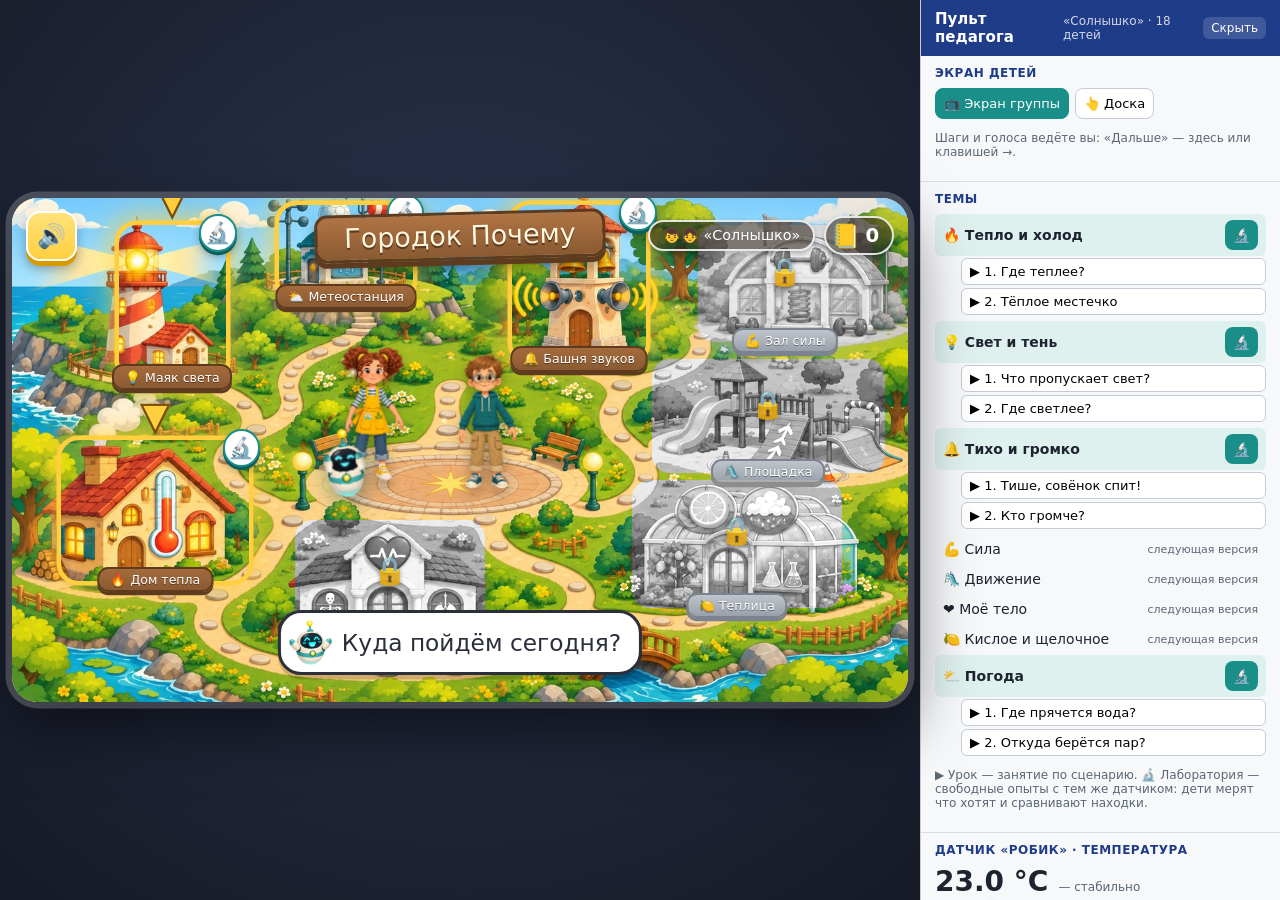
==== index.html @ 07c8fc00 "Экран загрузки ждёт только нужную карту (v16) Co-Authored-By: Claude Opus 5.5 <noreply@anthropic.com" ====
<!doctype html>
<html lang="ru">
<head>
<meta charset="utf-8">
<meta name="viewport" content="width=device-width, initial-scale=1">
<title>РобикЛаб.Старт — прототип</title>
<link rel="stylesheet" href="css/app.css?v=16">
</head>
<body>
<div class="app" id="app">
  <main class="stage-wrap"><div class="stage" id="stage"></div></main>
  <aside class="panel" id="panel"></aside>
  <button class="showpanel" id="showpanel">Пульт педагога (P)</button>
</div>
<!-- Обычные скрипты, без сборки: страница открывается и с диска (file://), и с сервера. -->
<script src="js/content/lesson-heat-1.js?v=16"></script>
<script src="js/content/lesson-sound-1.js?v=16"></script>
<script src="js/content/lesson-light-1.js?v=16"></script>
<script src="js/content/lesson-weather-1.js?v=16"></script>
<script src="js/content/lesson-heat-2.js?v=16"></script>
<script src="js/content/lesson-sound-2.js?v=16"></script>
<script src="js/content/lesson-light-2.js?v=16"></script>
<script src="js/content/lesson-weather-2.js?v=16"></script>
<script src="js/content/voice-pack.js?v=16"></script>
<script src="js/sensor.js?v=16"></script>
<script src="js/engine.js?v=16"></script>
<script src="js/sync.js?v=16"></script>
<script src="js/fx.js?v=16"></script>
<script src="js/rig.js?v=16"></script>
<script src="js/content/rigs.js?v=16"></script>
<script src="js/world.js?v=16"></script>
<script src="js/ui.js?v=16"></script>
</body>
</html>
---- css/app.css ----
:root {
  --ink:#1d2430; --muted:#5b6676; --navy:#1f3c88; --teal:#1a8f8a; --teal-soft:#dff1ef;
  --yellow:#f2b632; --line:#d9dee5; --soft:#f4f6f9; --cream:#fff8ec; --warm:#f26b1d; --cold:#4a90d9;
  --wood:#8a5a32; --wood-d:#5e3a1e; --candy:#ffcf3f; --candy-d:#d99a00;
  --panel-w: 360px;
  --game-font: "Segoe UI Black", "Arial Rounded MT Bold", "Segoe UI", system-ui, sans-serif;
}
* { box-sizing:border-box; }
html, body { margin:0; height:100%; background:#1d2230; color:var(--ink); font-family:"Segoe UI", system-ui, Arial, sans-serif; }
button { font:inherit; cursor:pointer; }

.app { display:flex; height:100vh; height:100dvh; }
.app.present .panel { display:none; }
.stage-wrap { flex:1; display:flex; align-items:center; justify-content:center; padding:12px; min-width:0;
  background:radial-gradient(circle at 50% 40%, #2c3550, #161a26); }
.stage { position:relative; container-type:inline-size; aspect-ratio:16/9; width:min(100%, calc((100vh - 24px) * 16 / 9));
  border-radius:2cqw; overflow:hidden; background:#ffe9c7; box-shadow:0 0 0 .5cqw #fff3, 0 2cqw 5cqw rgba(0,0,0,.55); user-select:none; }
.scr { position:absolute; inset:0; animation:scrIn .45s ease-out; }
@keyframes scrIn { from { opacity:0; transform:scale(1.04); } to { opacity:1; transform:none; } }
.bg { position:absolute; inset:0; background-size:cover; background-position:center; }
.bg.kb { animation:kb 30s ease-in-out infinite alternate; }
@keyframes kb { to { transform:scale(1.06) translate(-1%, -1%); } }

/* ---------- игровые кнопки ---------- */
.gbtn { width:5.6cqw; height:5.6cqw; border-radius:1.6cqw; border:.3cqw solid #fff; background:linear-gradient(#ffe27a, var(--candy));
  box-shadow:0 .55cqw 0 var(--candy-d), 0 .9cqw 1.2cqw rgba(0,0,0,.3); font-size:2.6cqw; display:flex; align-items:center; justify-content:center;
  position:relative; transition:transform .08s; padding:0; }
.gbtn:hover { transform:translateY(-.2cqw); }
.gbtn:active { transform:translateY(.45cqw); box-shadow:0 .1cqw 0 var(--candy-d), 0 .3cqw .6cqw rgba(0,0,0,.3); }
.gbtn.big { width:8cqw; height:8cqw; border-radius:50%; font-size:3.4cqw; color:#fff; background:linear-gradient(#3fd1c6, var(--teal)); box-shadow:0 .7cqw 0 #0d5f5b, 0 1cqw 1.6cqw rgba(0,0,0,.35); }
.gbtn.big:active { box-shadow:0 .15cqw 0 #0d5f5b; }
.next { position:absolute; right:2cqw; bottom:2cqw; z-index:8; animation:nudge 2.4s ease-in-out infinite; }
@keyframes nudge { 0%,80%,100% { transform:none; } 88% { transform:translateX(.6cqw); } 94% { transform:translateX(-.2cqw); } }
.home .ring-prog { position:absolute; inset:-.6cqw; border-radius:2cqw; border:.5cqw solid #fff; opacity:0; }
.home.holding .ring-prog { opacity:1; animation:hold 1.5s linear forwards; }
@keyframes hold { from { clip-path:inset(100% 0 0 0);} to { clip-path:inset(0 0 0 0);} }

/* ---------- HUD ---------- */
.hud { position:absolute; left:1.6cqw; right:1.6cqw; top:1.4cqw; display:flex; align-items:center; gap:1cqw; z-index:9; pointer-events:none; }
.hud > * { pointer-events:auto; }
.hud .spacer { flex:1; }
.path { flex:1; display:flex; align-items:center; justify-content:center; }
.path .node { width:4.2cqw; height:4.2cqw; border-radius:50%; background:rgba(255,255,255,.75); border:.3cqw solid #fff; display:flex; align-items:center; justify-content:center;
  font-size:2cqw; box-shadow:0 .3cqw .6cqw rgba(0,0,0,.25); filter:grayscale(.6); opacity:.85; }
.path .node.done { background:#8fd45a; color:#fff; font-weight:900; filter:none; opacity:1; }
.path .node.cur { width:5.6cqw; height:5.6cqw; font-size:2.8cqw; background:#fff; border-color:var(--candy); filter:none; opacity:1; box-shadow:0 0 0 .5cqw rgba(255,207,63,.45), 0 .4cqw .8cqw rgba(0,0,0,.3); animation:pulse 1.4s ease-in-out infinite; }
@keyframes pulse { 50% { box-shadow:0 0 0 1cqw rgba(255,207,63,.15), 0 .4cqw .8cqw rgba(0,0,0,.3); } }
.path .link { width:2.4cqw; height:.6cqw; background:rgba(255,255,255,.7); border-radius:.3cqw; }
.starbox, .pillbox { display:flex; align-items:center; gap:.6cqw; background:rgba(40,30,20,.55); color:#fff; border:.3cqw solid rgba(255,255,255,.85); border-radius:3cqw;
  padding:.4cqw 1.4cqw .4cqw .6cqw; font-family:var(--game-font); font-size:2.2cqw; box-shadow:0 .3cqw .6cqw rgba(0,0,0,.25); }
.pillbox { padding:.6cqw 1.4cqw; font-size:1.6cqw; }
.starbox .st { font-size:2.6cqw; animation:spin 6s linear infinite; display:inline-block; }
@keyframes spin { to { transform:rotate(360deg); } }

/* ---------- реплика Робика ---------- */
.say { position:absolute; left:50%; top:8.6cqw; transform:translateX(-50%); z-index:7; display:flex; align-items:center; gap:1cqw;
  background:#fff; border:.35cqw solid #2b2f3a; border-radius:2.6cqw; padding:.8cqw 2cqw .8cqw .8cqw; max-width:66cqw;
  font-family:var(--game-font); font-size:2.2cqw; line-height:1.2; color:#2b2f3a; box-shadow:0 .5cqw 0 rgba(0,0,0,.18);
  animation:sayIn .5s cubic-bezier(.2,1.6,.4,1); }
.say.still { animation:none; }
.say img { width:5cqw; height:5cqw; object-fit:contain; flex:none; animation:bob 2s ease-in-out infinite; }
.say.cold { background:#eaf6ff; }
@keyframes sayIn { from { transform:translateX(-50%) scale(.4); opacity:0; } to { transform:translateX(-50%) scale(1); opacity:1; } }
.map-say { top:auto; bottom:3cqw; left:50%; }

.subs { position:absolute; left:50%; bottom:1.2cqw; transform:translateX(-50%); max-width:70cqw; background:rgba(20,24,32,.72); color:#fff;
  font-size:1.5cqw; padding:.4cqw 1.2cqw; border-radius:1cqw; z-index:12; text-align:center; pointer-events:none; }
.subs:empty, .nosubs .subs { display:none; }
.pause { position:absolute; inset:0; background:rgba(20,24,32,.55); backdrop-filter:blur(.4cqw); z-index:30; display:flex; align-items:center; justify-content:center; }
.pause .pbox { background:#fff; border:.4cqw solid #2b2f3a; border-radius:3cqw; padding:2cqw 5cqw; font-family:var(--game-font); font-size:5cqw; display:flex; gap:2cqw; align-items:center; animation:sayIn .4s; }

/* Робик-спрайт */
.robik { position:absolute; object-fit:contain; filter:drop-shadow(0 1cqw 1cqw rgba(0,0,0,.25)); animation:bob 2.6s ease-in-out infinite; pointer-events:none; }
.robik.m-cold { animation:shiver .16s linear infinite; }
.robik.swap { animation:swapIn .4s cubic-bezier(.2,1.8,.4,1), bob 2.6s 0.4s ease-in-out infinite; }
@keyframes bob { 50% { transform:translateY(-4%); } }
@keyframes shiver { 0%,100% { transform:translateX(0); } 25% { transform:translateX(-1.2%); } 75% { transform:translateX(1.2%); } }
@keyframes swapIn { from { transform:scale(.7); } to { transform:scale(1); } }

/* частицы */
.pt { position:absolute; z-index:40; font-size:2.6cqw; pointer-events:none; transform:translate(-50%,-50%); animation:pt 1.2s ease-out forwards; }
@keyframes pt { 0% { opacity:1; transform:translate(-50%,-50%) scale(.4); } 70% { opacity:1; }
  100% { opacity:0; transform:translate(calc(-50% + var(--dx)), calc(-50% + var(--dy))) rotate(var(--r)) scale(1.1); } }
.cf { position:absolute; top:-3cqw; width:1cqw; height:1.6cqw; border-radius:.2cqw; z-index:40; pointer-events:none; animation:cf linear forwards; }
@keyframes cf { to { transform:translate(var(--sx), 62cqw) rotate(900deg); } }
.snow { position:absolute; inset:0; pointer-events:none; overflow:hidden; z-index:3; }
.snow i { position:absolute; top:-4cqw; color:#fff; font-style:normal; opacity:.85; text-shadow:0 0 .6cqw #bfe6ff; animation:fall linear infinite; }
@keyframes fall { to { transform:translate(4cqw, 64cqw) rotate(360deg); } }

/* ---------- карта ---------- */
.house { position:absolute; border:none; background:transparent; border-radius:2cqw; padding:0; transition:transform .15s; }
.house:hover { transform:scale(1.03); }
.house .lbl { position:absolute; left:50%; bottom:-1.2cqw; transform:translateX(-50%); white-space:nowrap; background:linear-gradient(#a46b3c, var(--wood));
  color:#fff; border:.25cqw solid var(--wood-d); border-radius:1.2cqw; padding:.35cqw 1.2cqw; font-family:var(--game-font); font-size:1.4cqw;
  text-shadow:0 .15cqw 0 rgba(0,0,0,.4); box-shadow:0 .35cqw 0 var(--wood-d); }
.house.locked { backdrop-filter:grayscale(1) brightness(1.08); -webkit-backdrop-filter:grayscale(1) brightness(1.08); }
.house.locked .lbl { background:linear-gradient(#bfc5cc, #98a0aa); border-color:#7b838e; box-shadow:0 .35cqw 0 #7b838e; }
.house .lock { position:absolute; left:50%; top:40%; transform:translate(-50%,-50%); font-size:3cqw; opacity:.9; filter:drop-shadow(0 .2cqw .3cqw rgba(0,0,0,.4)); }
.house.today { box-shadow:0 0 0 .5cqw var(--candy), 0 0 3cqw 1cqw rgba(255,207,63,.7); animation:glow 1.6s ease-in-out infinite; }
.house .arrow { position:absolute; left:50%; top:-5cqw; transform:translateX(-50%); font-size:4cqw; color:var(--candy); -webkit-text-stroke:.25cqw #7a4b00;
  animation:hop .8s ease-in-out infinite alternate; }
@keyframes hop { to { transform:translate(-50%, 1.2cqw); } }
@keyframes glow { 50% { box-shadow:0 0 0 .5cqw var(--candy), 0 0 5cqw 2cqw rgba(255,207,63,.35); } }
.title-sign { position:absolute; left:50%; top:1.6cqw; transform:translateX(-50%) rotate(-1.5deg); z-index:9; background:linear-gradient(#b07444, var(--wood));
  border:.35cqw solid var(--wood-d); border-radius:1.4cqw; padding:.6cqw 3cqw; color:#fff8e0; font-family:var(--game-font); font-size:3cqw;
  text-shadow:0 .25cqw 0 var(--wood-d); box-shadow:0 .6cqw 0 var(--wood-d), 0 1cqw 1.6cqw rgba(0,0,0,.35); }

/* ---------- догадки ---------- */
.hero { position:absolute; bottom:12.5cqw; height:31cqw; border:none; background:none; padding:0; z-index:4; transition:transform .15s; }
.hero img { height:100%; display:block; filter:drop-shadow(0 .8cqw .8cqw rgba(0,0,0,.3)); animation:bob 3s ease-in-out infinite; }
.hero.left { left:9cqw; } .hero.right { right:12cqw; }
.hero.right img { animation-delay:-1.5s; }
.hero:active { transform:scale(.96); }
.choice { position:absolute; top:20cqw; width:21cqw; border:.4cqw solid #fff; border-radius:2.4cqw; padding:1cqw 1cqw 1.2cqw; z-index:5;
  background:linear-gradient(#fffdf6, #ffeccc); box-shadow:0 .7cqw 0 #d9a35c, 0 1.2cqw 2cqw rgba(0,0,0,.3);
  display:flex; flex-direction:column; align-items:center; gap:.4cqw; transition:transform .1s; }
.choice:hover { transform:translateY(-.3cqw) rotate(-1deg); }
.choice:active { transform:translateY(.5cqw); box-shadow:0 .2cqw 0 #d9a35c; }
.choice.left { left:27cqw; } .choice.right { right:27cqw; }
.choice .cico { font-size:7cqw; line-height:1; filter:drop-shadow(0 .3cqw .2cqw rgba(0,0,0,.2)); }
.choice .clbl { font-family:var(--game-font); font-size:2.6cqw; color:#6b3b12; }
.choice .votes { min-height:2.4cqw; display:flex; flex-wrap:wrap; justify-content:center; gap:.2cqw; max-width:18cqw; font-size:1.8cqw; }
.choice .votes i { font-style:normal; animation:pop .35s cubic-bezier(.2,1.8,.4,1); }
.choice .votes em { font-size:1.3cqw; color:#a08060; font-style:normal; }
.choice .meter { width:16cqw; height:1cqw; border-radius:.5cqw; background:#f1d6ad; overflow:hidden; }
.choice .meter span { display:block; height:100%; background:linear-gradient(90deg, #ffcf3f, #f26b1d); transition:width .4s; }
.guess-robik { left:50%; top:38cqw; width:10cqw; margin-left:-5cqw; z-index:6; }
@keyframes pop { 0% { transform:scale(0); } 70% { transform:scale(1.3); } 100% { transform:scale(1); } }

/* ---------- замер ---------- */
.thermo { position:absolute; left:4cqw; top:9cqw; width:9cqw; height:44cqw; z-index:5; }
.thermo .tube { position:absolute; left:2cqw; top:0; width:5cqw; height:34cqw; border-radius:2.5cqw 2.5cqw 0 0; background:rgba(255,255,255,.9);
  border:.45cqw solid #fff; box-shadow:0 0 0 .3cqw #6b4423, 0 .8cqw 1.4cqw rgba(0,0,0,.3); overflow:hidden; }
.thermo .fill { position:absolute; left:.6cqw; right:.6cqw; bottom:0; border-radius:2cqw 2cqw 0 0; background:linear-gradient(90deg, #ff6a2b, #ffb347 60%, #ff8a3d);
  transition:height .15s linear; }
.thermo .shine { position:absolute; left:.8cqw; top:1cqw; width:.8cqw; bottom:1cqw; border-radius:.4cqw; background:rgba(255,255,255,.6); }
.thermo .fill.coldf { background:linear-gradient(90deg, #3d82cf, #8ec9ff 60%, #5aa0e6); }
.thermo .tick { position:absolute; right:0; width:1.4cqw; height:.25cqw; background:#6b4423; font-style:normal; }
.thermo .tick b { position:absolute; right:1.8cqw; top:-.9cqw; font-size:1.2cqw; color:#6b4423; display:none; }
.thermo .bulb { position:absolute; left:.6cqw; top:32cqw; width:7.8cqw; height:7.8cqw; border-radius:50%; background:radial-gradient(circle at 35% 35%, #ffd08a, #ff6a2b 60%, #d9480f);
  border:.45cqw solid #fff; box-shadow:0 0 0 .3cqw #6b4423, 0 0 2cqw rgba(255,120,40,.6); transition:background .4s, box-shadow .4s; }
.thermo .bulb.coldf { background:radial-gradient(circle at 35% 35%, #d6efff, #5aa0e6 60%, #2e6fb8); box-shadow:0 0 0 .3cqw #6b4423, 0 0 2cqw rgba(90,160,230,.6); }
.thermo .tval { position:absolute; left:0; top:33.8cqw; width:9cqw; text-align:center; font-family:var(--game-font); font-size:2.6cqw; color:#fff; text-shadow:0 .2cqw .2cqw rgba(0,0,0,.4); }
.measure-robik { left:34cqw; top:16cqw; height:24cqw; width:24cqw; z-index:5; }
.hands { position:absolute; left:39cqw; top:37cqw; font-size:7cqw; z-index:6; animation:bob 1.4s ease-in-out infinite; filter:drop-shadow(0 .4cqw .4cqw rgba(0,0,0,.3)); }
.glass-ring { position:absolute; left:70.5cqw; top:31cqw; width:13cqw; height:13cqw; border-radius:50%; border:.5cqw dashed #fff; z-index:4;
  box-shadow:0 0 0 .6cqw rgba(255,207,63,.6), inset 0 0 2cqw rgba(255,255,255,.4); animation:spin 8s linear infinite, glowR 1.2s ease-in-out infinite alternate; }
@keyframes glowR { to { box-shadow:0 0 0 1.2cqw rgba(255,207,63,.25), inset 0 0 2cqw rgba(255,255,255,.4); } }
.conds { position:absolute; right:2cqw; top:9cqw; display:flex; flex-direction:column; gap:1.2cqw; z-index:6; }
.cond { width:20cqw; background:#fff; border:.35cqw solid #fff; border-radius:1.8cqw; padding:.8cqw 1.2cqw; display:flex; align-items:center; gap:1cqw;
  font-family:var(--game-font); font-size:1.8cqw; box-shadow:0 .5cqw 0 #d6c3a5, 0 .8cqw 1.2cqw rgba(0,0,0,.2); opacity:.7; position:relative; }
.cond .ci { font-size:3.4cqw; }
.cond b { font-size:2.8cqw; margin-left:auto; color:#c1440e; }
.cond.now { opacity:1; border-color:var(--candy); animation:wiggle 1.6s ease-in-out infinite; }
.cond.done { opacity:1; }
.cond .check { position:absolute; right:-1cqw; top:-1cqw; width:3cqw; height:3cqw; border-radius:50%; background:#5cc44a; color:#fff; display:flex; align-items:center; justify-content:center;
  font-size:1.6cqw; border:.25cqw solid #fff; animation:pop .4s cubic-bezier(.2,1.8,.4,1); }
@keyframes wiggle { 0%,100% { transform:rotate(0); } 25% { transform:rotate(-1.5deg); } 75% { transform:rotate(1.5deg); } }
.chartbox { position:absolute; left:16cqw; right:32cqw; bottom:2cqw; height:10cqw; z-index:5; background:#2f4a3a; border:.5cqw solid #8a5a32; border-radius:1.4cqw;
  box-shadow:0 .5cqw 1cqw rgba(0,0,0,.3), inset 0 0 1.5cqw rgba(0,0,0,.35); }
.chart { width:100%; height:100%; display:block; }

/* ---------- кто прав ---------- */
.podium { position:absolute; bottom:8cqw; width:12cqw; margin-left:-6cqw; display:flex; flex-direction:column; align-items:center; z-index:5; }
.col { width:100%; height:0; border-radius:1.6cqw 1.6cqw .4cqw .4cqw; border:.4cqw solid #fff; position:relative; display:flex; justify-content:center;
  transition:height 1.3s cubic-bezier(.2,.9,.3,1.1); box-shadow:0 .6cqw 1.2cqw rgba(0,0,0,.35); }
.col.h { background:linear-gradient(90deg, #ff6a2b, #ffb347 55%, #ff8a3d); }
.col.w { background:linear-gradient(90deg, #3d82cf, #8ec9ff 55%, #5aa0e6); }
.col.win { box-shadow:0 0 0 .4cqw var(--candy), 0 0 3cqw rgba(255,207,63,.8); }
.col .num { position:absolute; top:-5cqw; font-family:var(--game-font); font-size:3.4cqw; color:#fff; text-shadow:0 .25cqw 0 rgba(0,0,0,.45); }
.podium .pico { font-size:4.4cqw; margin-top:.6cqw; filter:drop-shadow(0 .3cqw .3cqw rgba(0,0,0,.4)); }
.crown { position:absolute; top:-10.5cqw; left:50%; margin-left:-2.75cqw; font-size:5.5cqw; z-index:2; animation:crownIn .7s 1.1s cubic-bezier(.2,1.8,.4,1) both; }
@keyframes crownIn { from { transform:translateY(-10cqw) scale(.3); opacity:0; } to { transform:none; opacity:1; } }
.hero-st { position:absolute; bottom:7cqw; height:28cqw; z-index:4; filter:drop-shadow(0 .8cqw .8cqw rgba(0,0,0,.35)); }
.hero-st.left { left:5cqw; } .hero-st.right { right:5cqw; }
.hero-st.win { animation:jump .6s 1.3s ease-in-out 4 alternate; }
.hero-st.lose { filter:drop-shadow(0 .8cqw .8cqw rgba(0,0,0,.35)) saturate(.7) brightness(.9); }
@keyframes jump { to { transform:translateY(-3cqw); } }

/* ---------- игра ---------- */
.ice { position:absolute; left:41cqw; top:19cqw; width:24cqw; height:28cqw; border-radius:3cqw; z-index:4;
  background:linear-gradient(135deg, rgba(225,247,255,.88), rgba(150,210,245,.55)); border:.35cqw solid rgba(255,255,255,.95);
  box-shadow:inset 0 0 3cqw rgba(255,255,255,.85), 0 0 2cqw rgba(160,220,255,.6); transition:opacity .2s, transform .2s; }
.ice::before { content:""; position:absolute; left:2cqw; top:2cqw; width:4cqw; height:12cqw; border-radius:2cqw; background:rgba(255,255,255,.55); transform:rotate(12deg); }
.ice .crack { position:absolute; inset:0; opacity:0; transition:opacity .3s;
  background:linear-gradient(60deg, transparent 48%, rgba(255,255,255,.95) 49%, transparent 51%), linear-gradient(-30deg, transparent 58%, rgba(255,255,255,.9) 59%, transparent 61%); }
.ice.cracking .crack { opacity:1; }
.ice.cracking { animation:shake .3s linear infinite; }
@keyframes shake { 0%,100% { margin-left:0; } 25% { margin-left:-.3cqw; } 75% { margin-left:.3cqw; } }
.glow { position:absolute; inset:0; background:radial-gradient(circle at 53% 55%, rgba(255,170,60,.6), rgba(255,170,60,0) 50%); transition:opacity .3s; pointer-events:none; z-index:2; }
.gthermo { position:absolute; left:10.9cqw; top:6.4cqw; width:5.8cqw; height:30.6cqw; border-radius:2.9cqw 2.9cqw 0 0; background:rgba(250,252,255,.96); overflow:hidden; z-index:3; box-shadow:inset 0 0 .8cqw rgba(120,150,180,.35); }
.gthermo .fill { position:absolute; left:0; right:0; bottom:0; background:linear-gradient(90deg,#ff8a1d,#ffc14d,#ff8a1d); transition:height .15s; }
.rounds { position:absolute; right:2cqw; top:9cqw; z-index:8; display:flex; gap:.8cqw; font-size:4.4cqw; }
.rounds span { filter:drop-shadow(0 .3cqw .3cqw rgba(0,0,0,.3)); }
.rounds span.melt { animation:pop .5s; }
.rounds span.cur { animation:wiggle 1s ease-in-out infinite; }
.power { position:absolute; left:50%; bottom:3cqw; transform:translateX(-50%); z-index:8; display:flex; align-items:center; gap:1cqw;
  background:rgba(255,255,255,.9); border:.35cqw solid #fff; border-radius:3cqw; padding:.6cqw 1.4cqw; box-shadow:0 .5cqw 0 rgba(0,0,0,.15); }
.power span { font-size:3cqw; }
.pbar { width:30cqw; height:2.2cqw; border-radius:1.1cqw; background:#dfe9f2; overflow:hidden; box-shadow:inset 0 .2cqw .3cqw rgba(0,0,0,.15); }
.pbar div { height:100%; width:0; background:linear-gradient(90deg, #ffcf3f, #ff8a3d, #f2461d); border-radius:1.1cqw; transition:width .15s; }

/* ---------- наклейка ---------- */
.stk { position:absolute; width:8.4cqw; transform:translate(-50%,-50%); z-index:5; filter:drop-shadow(0 .4cqw .4cqw rgba(0,0,0,.25)); }
.stk.fly { left:50%; top:50%; width:24cqw; animation:stickFly 2.2s cubic-bezier(.5,0,.3,1) forwards; z-index:20; }
@keyframes stickFly {
  0% { left:50%; top:52%; width:4cqw; transform:translate(-50%,-50%) rotate(-30deg); opacity:0; }
  25% { left:50%; top:48%; width:24cqw; transform:translate(-50%,-50%) rotate(8deg); opacity:1; }
  55% { left:50%; top:48%; width:22cqw; transform:translate(-50%,-50%) rotate(-4deg); }
  100% { left:var(--tx); top:var(--ty); width:8.4cqw; transform:translate(-50%,-50%) rotate(0); } }
.note { position:absolute; left:55cqw; top:12cqw; width:34cqw; background:#fffaf0; border-radius:1.4cqw; padding:2cqw 2.4cqw; z-index:6;
  box-shadow:0 .8cqw 1.6cqw rgba(0,0,0,.25); transform:rotate(2deg); border:.3cqw solid #f1d9b0; animation:noteIn .6s 1.8s both cubic-bezier(.2,1.5,.4,1); }
.note::before { content:""; position:absolute; left:50%; top:-1.4cqw; width:10cqw; height:2.6cqw; margin-left:-5cqw; background:rgba(255,220,120,.75); transform:rotate(-3deg); }
@keyframes noteIn { from { opacity:0; transform:rotate(12deg) scale(.6); } to { opacity:1; transform:rotate(2deg); } }
.note .nt { font-family:var(--game-font); font-size:3.4cqw; color:var(--warm); margin-bottom:.8cqw; }
.note .nb { font-family:var(--game-font); font-size:2.3cqw; line-height:1.3; color:#3a2a1a; }
.note .nc { margin-top:1.4cqw; font-size:1.7cqw; color:#7a5a3a; }
.sticker-robik { right:12cqw; bottom:4cqw; height:16cqw; width:16cqw; z-index:7; }
.home2 { right:2cqw; bottom:2cqw; animation:none; }

/* ---------- пульт педагога ---------- */
.panel { width:var(--panel-w); flex:none; background:#f7f8fa; overflow-y:auto; font-size:14px; border-left:1px solid #c9ced6; }
.ph { position:sticky; top:0; z-index:2; background:var(--navy); color:#fff; padding:10px 14px; display:flex; align-items:center; gap:8px; }
.ph b { font-size:15px; } .ph .grp { font-size:12px; opacity:.8; margin-left:auto; }
.ph button { background:rgba(255,255,255,.15); color:#fff; border:none; border-radius:6px; padding:4px 8px; font-size:12px; }
.sec { padding:10px 14px; border-bottom:1px solid var(--line); }
.sec h4 { margin:0 0 8px; font-size:12px; text-transform:uppercase; letter-spacing:.5px; color:var(--navy); }
.topic { display:flex; align-items:center; gap:8px; padding:6px 8px; border-radius:6px; margin-bottom:2px; }
.topic.on { background:var(--teal-soft); font-weight:600; }
.topic .soon { margin-left:auto; font-size:11px; color:var(--muted); }
.go { background:var(--teal); color:#fff; border:none; border-radius:8px; padding:7px 12px; font-weight:700; margin-left:auto; }
.steps { list-style:none; margin:0 0 8px; padding:0; }
.steps li { display:flex; align-items:center; gap:8px; padding:6px 8px; border:1px solid var(--line); border-radius:6px; margin-bottom:4px; background:#fff; cursor:pointer; }
.steps li .n { width:20px; height:20px; border-radius:50%; background:#c4ccd6; color:#fff; font-size:11px; display:flex; align-items:center; justify-content:center; flex:none; }
.steps li.cur { border-color:var(--teal); background:var(--teal-soft); font-weight:600; }
.steps li.cur .n, .steps li.past .n { background:var(--teal); }
.ctrls { display:grid; grid-template-columns:1fr 1fr; gap:6px; }
.ctrls button, .btn { background:#fff; border:1px solid #c4ccd6; border-radius:8px; padding:7px 8px; font-size:13px; }
.ctrls button.primary { background:var(--yellow); border-color:#d9a020; font-weight:700; }
.btn.on { background:var(--teal); color:#fff; border-color:var(--teal); }
.hint { background:#fff7e6; border-left:4px solid #e0a100; padding:8px 10px; font-size:13px; border-radius:0 6px 6px 0; }
.vrow { display:flex; align-items:center; gap:8px; margin-bottom:6px; }
.vrow .vl { flex:1; } .vrow b { width:26px; text-align:center; font-size:16px; }
.vrow button { width:30px; height:30px; border-radius:50%; border:1px solid #c4ccd6; background:#fff; font-size:16px; }
.live { display:flex; align-items:baseline; gap:10px; }
.live .big { font-size:28px; font-weight:800; }
.muted { color:var(--muted); font-size:12px; }
.dev { display:flex; align-items:center; gap:8px; margin:6px 0; font-size:13px; }
.eye { width:14px; height:14px; border-radius:50%; display:inline-block; box-shadow:0 0 6px currentColor; }
.simbtns { display:grid; grid-template-columns:1fr 1fr 1fr; gap:6px; margin:8px 0; }
input[type=range] { width:100%; }
table.j { width:100%; border-collapse:collapse; font-size:12px; }
table.j td, table.j th { border-bottom:1px solid var(--line); padding:3px 4px; text-align:left; }
.row { display:flex; gap:6px; flex-wrap:wrap; margin-top:8px; }
.showpanel { position:fixed; right:10px; top:10px; z-index:30; background:rgba(255,255,255,.85); border:none; border-radius:8px; padding:6px 10px; font-size:12px; display:none; }
.app.present + .showpanel, .present .showpanel { display:block; }

@media (max-width: 900px) {
  .app { flex-direction:column; height:auto; }
  .stage-wrap { padding:8px; }
  .stage { width:100%; }
  .panel { width:100%; border-left:none; }
}

/* ================= живой мир: актёры и частицы ================= */
canvas.world { position:absolute; inset:0; width:100%; height:100%; pointer-events:none; z-index:15; }
.bg { inset:-2%; transition:translate .1s linear; }
.actor { position:absolute; transform-origin:50% 100%; z-index:4; filter:drop-shadow(0 .8cqw .7cqw rgba(0,0,0,.3)); user-select:none; -webkit-user-drag:none; cursor:pointer; will-change:transform, left, top; }
.a-robik { z-index:6; filter:drop-shadow(0 1.4cqw 1.2cqw rgba(0,0,0,.25)) drop-shadow(0 0 1.2cqw rgba(95,224,208,.35)); }
.a-parents, .a-owlet { filter:none; z-index:2; cursor:default; }
.scr.night .a-robik { filter:drop-shadow(0 1cqw 1cqw rgba(0,0,0,.4)) drop-shadow(0 0 2cqw rgba(95,224,208,.6)); }
.scr.night::after { content:""; position:absolute; inset:0; pointer-events:none; z-index:3; background:radial-gradient(circle at 32% 34%, rgba(255,200,120,.18), transparent 30%), radial-gradient(circle at 59% 12%, rgba(200,220,255,.18), transparent 20%); animation:flicker 3s ease-in-out infinite; }
@keyframes flicker { 50% { opacity:.75; } 52% { opacity:.95; } }

/* догадки: 2 или 3 карточки в ряд */
.choices { position:absolute; left:0; right:0; top:21cqw; display:flex; justify-content:center; gap:3cqw; z-index:5; pointer-events:none; }
.choices .choice { position:relative; left:auto; right:auto; top:auto; pointer-events:auto; width:21cqw; }
.choices.n3 .choice { width:15cqw; } .choices.n3 { gap:1.6cqw; }
.choices.n3 .choice .cico { font-size:6cqw; }
.choice .who { position:absolute; left:-1.6cqw; top:-1.6cqw; width:5cqw; height:5cqw; border-radius:50%; background-size:cover; border:.35cqw solid #fff; box-shadow:0 .3cqw .6cqw rgba(0,0,0,.3); }
.a-asya, .a-tim { z-index:5; }

/* громкомер */
.vu { position:absolute; left:3cqw; top:9cqw; width:8.5cqw; height:42cqw; z-index:6; background:rgba(30,26,40,.85); border:.45cqw solid #fff; border-radius:2cqw;
  box-shadow:0 0 0 .3cqw #6b4423, 0 .8cqw 1.4cqw rgba(0,0,0,.35); display:flex; flex-direction:column; align-items:center; padding:1cqw .8cqw; }
.vu-bars { flex:1; width:100%; display:flex; flex-direction:column-reverse; gap:.35cqw; }
.vu-bars i { flex:1; border-radius:.5cqw; background:rgba(255,255,255,.1); transition:background .08s, box-shadow .08s; }
.vu-bars i.on { background:hsl(calc(120 - var(--k) * 9), 85%, 55%); box-shadow:0 0 .8cqw hsl(calc(120 - var(--k) * 9), 85%, 55%); }
.vu-val { color:#fff; font-family:var(--game-font); text-align:center; line-height:1; margin-top:.8cqw; }
.vu-val b { font-size:3cqw; display:block; } .vu-val small { font-size:1.2cqw; opacity:.8; }
.conds.left { right:auto; left:13.5cqw; top:9cqw; gap:.8cqw; }
.conds.left .cond { width:17cqw; padding:.5cqw 1cqw; font-size:1.6cqw; }
.conds.left .cond .ci { font-size:2.8cqw; }
.cond.base { background:#f3f1ec; }
.chartbox.snd { left:13.5cqw; right:46cqw; }
.target-ring { position:absolute; transform:translate(-50%,-50%); border-radius:50%; border:.5cqw dashed #fff; z-index:4;
  box-shadow:0 0 0 .6cqw rgba(255,207,63,.6); animation:spin 8s linear infinite, glowR 1.2s ease-in-out infinite alternate; }
.hands { left:40cqw; top:37cqw; z-index:7; }

/* кто прав: до 4 столбиков */
.podium.n3, .podium.n4 { width:10cqw; margin-left:-5cqw; }
.podium.n4 .pico { font-size:3.6cqw; }
.col.s { background:linear-gradient(90deg, #6b5bd2, #a99cff 55%, #7d6ee0); }
.col.base { background:linear-gradient(90deg, #8b93a1, #c3c9d2 55%, #9aa1ad); }
.podium.n4 .col .num { font-size:2.8cqw; top:-4.2cqw; }
.unitnote { position:absolute; left:23%; bottom:1.4cqw; transform:translateX(-50%); z-index:8; background:rgba(0,0,0,.45); color:#fff; font-size:1.4cqw; padding:.3cqw 1.2cqw; border-radius:1cqw; }

/* игра со льдом */
.ice { left:40.5cqw; top:21.5cqw; width:23cqw; height:23.5cqw; z-index:7; }
.thermo.game { left:4cqw; top:9cqw; }
.thermo.game .bulb { background:radial-gradient(circle at 35% 35%, #ffd08a, #ff6a2b 60%, #d9480f); }

/* игра «Не разбуди совёнка» */
.cookie-goal { position:absolute; left:91%; top:40%; font-size:4cqw; z-index:5; animation:bob 1.6s ease-in-out infinite; filter:drop-shadow(0 0 1cqw rgba(255,210,120,.9)); }
.gauge { position:absolute; left:50%; top:17.5cqw; width:22cqw; height:11cqw; margin-left:-11cqw; z-index:8; overflow:hidden; }
.gauge .arc { position:absolute; left:0; top:0; width:22cqw; height:22cqw; border-radius:50%;
  background:conic-gradient(from -90deg, #4cc46a 0deg 70deg, #f2c232 70deg 115deg, #ec5a4a 115deg 180deg, transparent 180deg);
  -webkit-mask:radial-gradient(circle, transparent 58%, #000 59%); mask:radial-gradient(circle, transparent 58%, #000 59%); filter:drop-shadow(0 0 .6cqw rgba(0,0,0,.4)); }
.gauge .needle { position:absolute; left:50%; bottom:0; width:.8cqw; height:9.5cqw; margin-left:-.4cqw; background:#fff; border-radius:.4cqw; transform-origin:50% 100%; transition:transform .12s; box-shadow:0 0 .6cqw rgba(0,0,0,.5); }
.gauge .glab, .gauge .grab { position:absolute; bottom:0; font-size:2.2cqw; } .gauge .glab { left:.2cqw; } .gauge .grab { right:.2cqw; }
.trail { position:absolute; left:20%; right:16%; bottom:2.6cqw; height:1.6cqw; border-radius:.8cqw; background:rgba(255,255,255,.25); z-index:8; }
.tr-fill { height:100%; width:0; border-radius:.8cqw; background:linear-gradient(90deg, #5fe0d0, #ffd25f); transition:width .2s; }
.trail span { position:absolute; top:50%; transform:translate(-50%,-50%); font-size:2.6cqw; } .tr-r { left:0; } .tr-c { left:100%; }
.wake { position:absolute; right:2.5cqw; top:16.5cqw; z-index:8; display:flex; align-items:center; gap:.6cqw; background:rgba(20,20,45,.6); border:.25cqw solid rgba(255,255,255,.7); border-radius:2cqw; padding:.4cqw 1cqw; }
.wake span { font-size:2.4cqw; } .wbar { width:11cqw; height:1.4cqw; border-radius:.7cqw; background:rgba(255,255,255,.2); overflow:hidden; }
.wbar div { height:100%; width:0; background:linear-gradient(90deg, #f2c232, #ec5a4a); transition:width .15s; }

/* пульт: звук */
.simbtns.four { grid-template-columns:1fr 1fr 1fr; }
.sliders label { display:flex; align-items:center; gap:6px; font-size:13px; } .sliders input { flex:1; } .sliders b { width:24px; }
.chk { display:flex; gap:6px; align-items:center; font-size:12px; color:var(--muted); margin-top:6px; }

/* ---------- правки UX v3 ---------- */
/* режим «Экран группы»: карточки только показывают голоса */
.choices.passive .choice { pointer-events:none; cursor:default; }
/* «Дальше» и «На карту» — долгим нажатием, кольцо показывает удержание */
.next .ring-prog { position:absolute; inset:-.7cqw; border-radius:50%; border:.6cqw solid #fff; opacity:0; }
.next.holding .ring-prog { opacity:1; animation:hold 1s linear forwards; }
.next.holding { animation:none; }
/* кольцо удержания при замере */
.holdring { position:absolute; transform:translate(-50%,-50%); z-index:3; pointer-events:none; opacity:0; transition:opacity .3s; }
.holdring.on { opacity:1; }
.holdring svg { width:100%; height:100%; transform:rotate(-90deg); overflow:visible; }
.holdring circle { fill:none; stroke-width:5; }
.holdring .trk { stroke:rgba(255,255,255,.35); stroke-dasharray:2 3.2; }
.holdring .prog { stroke:#ffcf3f; stroke-linecap:round; stroke-dasharray:100; stroke-dashoffset:100; filter:drop-shadow(0 0 1.4px rgba(255,190,40,.9)); transition:stroke-dashoffset .12s linear; }
.holdring.same .prog { stroke:#8ec9ff; filter:drop-shadow(0 0 1.4px rgba(120,190,255,.9)); }
.holdring.full .prog { stroke:#8fd45a; filter:drop-shadow(0 0 2px rgba(140,220,90,.9)); }
.holdring.full { animation:ringPop .5s cubic-bezier(.2,1.8,.4,1); }
@keyframes ringPop { 40% { transform:translate(-50%,-50%) scale(1.12); } }
/* реплика — короче и крупнее: голос главный, на экране только ключевые слова */
.say { font-size:2.6cqw; }
/* звезда за действие летит к счётчику */
.flystar { position:absolute; z-index:20; font-size:6cqw; transform:translate(-50%,-50%) scale(1.4); pointer-events:none;
  transition:left .75s cubic-bezier(.5,-.3,.6,1), top .75s cubic-bezier(.3,0,.7,1.2), transform .75s; filter:drop-shadow(0 0 1cqw rgba(255,210,60,.9)); }
.flystar.go { transform:translate(-50%,-50%) scale(.55) rotate(360deg); }
.starbox.bump { animation:bump .45s cubic-bezier(.2,1.8,.4,1); }
@keyframes bump { 40% { transform:scale(1.25); } }
/* звуковой подиум: громкость значками, победитель — спящий совёнок */
.col .lvl { position:absolute; top:1cqw; font-size:2.6cqw; filter:drop-shadow(0 .2cqw .2cqw rgba(0,0,0,.35)); }
.crown.owl { top:-13cqw; margin-left:-4cqw; width:8cqw; font-size:0; }
.crown.owl img { width:8cqw; display:block; filter:drop-shadow(0 .4cqw .5cqw rgba(0,0,0,.4)); animation:bob 2.6s ease-in-out infinite; }
.crown.owl span { position:absolute; right:-1.4cqw; top:-1cqw; font-family:var(--game-font); font-size:2.4cqw; color:#fff; text-shadow:0 .2cqw 0 rgba(0,0,0,.4); animation:bob 1.6s ease-in-out infinite; }
.unitnote { display:flex; gap:2cqw; font-family:var(--game-font); font-size:1.8cqw; padding:.5cqw 1.6cqw; left:50%; bottom:1.2cqw; }

/* ---------- v4: картинки «как делать», «почему?» ---------- */
.howto { position:absolute; left:20cqw; top:31cqw; width:15cqw; height:15cqw; z-index:7; background:rgba(255,255,255,.92); border:.35cqw solid #fff; border-radius:2.2cqw;
  box-shadow:0 .5cqw 1.2cqw rgba(0,0,0,.3); display:flex; align-items:center; justify-content:center; animation:sayIn .5s cubic-bezier(.2,1.6,.4,1), bob 2.4s ease-in-out .5s infinite; }
.howto img { max-width:92%; max-height:92%; object-fit:contain; }
.say.why { background:#fff8e6; border-color:#f2b632; animation:sayIn .5s cubic-bezier(.2,1.6,.4,1); }
.say.why .whyimg { width:6.5cqw; height:6.5cqw; animation:none; }
.howto.r { left:56cqw; top:39cqw; }

/* ---------- урок «Маяк света» ---------- */
/* шкала яркости: от тёмно-синего к солнечному */
.vu.lux .vu-bars i.on { background:hsl(calc(225 - var(--k) * 13), 85%, calc(38% + var(--k) * 3.2%)); box-shadow:0 0 .8cqw hsla(48, 100%, 60%, calc(var(--k) / 14)); }
/* луч фонарика к Робику */
.lbeam { position:absolute; inset:0; width:100%; height:100%; z-index:3; pointer-events:none; mix-blend-mode:screen; transition:opacity .15s; }
.blocker { position:absolute; z-index:6; transform:translate(-50%,-50%); font-size:6cqw; filter:drop-shadow(0 .4cqw .5cqw rgba(0,0,0,.35)); animation:bob 2s ease-in-out infinite; }
/* столбики яркости */
.col.l { background:linear-gradient(90deg, #f2b632, #ffe680 55%, #f5c542); }
/* маяк: лампа и вращающийся луч, яркость --b от датчика */
.lamp { position:absolute; width:0; height:0; z-index:4; --b:0; pointer-events:none; }
.lamp .glowc { position:absolute; left:-5cqw; top:-5cqw; width:10cqw; height:10cqw; border-radius:50%;
  background:radial-gradient(circle, rgba(255,246,190,calc(var(--b) * 1)) 0, rgba(255,214,90,calc(var(--b) * .55)) 35%, rgba(255,200,60,0) 70%); }
.lamp .ray { position:absolute; left:0; top:-3cqw; width:95cqw; height:6cqw; transform-origin:0 50%;
  background:linear-gradient(90deg, rgba(255,246,190,calc(var(--b) * .75)), rgba(255,240,170,0)); clip-path:polygon(0 45%, 100% 0, 100% 100%, 0 55%);
  animation:sweep 5s ease-in-out infinite; opacity:0; transition:opacity .2s; }
.lamp.on .ray { opacity:1; }
@keyframes sweep { 0%,100% { transform:rotate(8deg); } 50% { transform:rotate(22deg); } }
/* вспышки: огоньки-счётчик */
.flashes { position:absolute; left:50%; transform:translateX(-50%); top:18.5cqw; z-index:8; display:flex; gap:.7cqw; }
.flashes i { width:2.4cqw; height:2.4cqw; border-radius:50%; background:rgba(255,255,255,.18); border:.25cqw solid rgba(255,255,255,.6); transition:all .25s; }
.flashes i.on { background:radial-gradient(circle, #fffbe0, #ffd23f 60%, #f2a11d); box-shadow:0 0 1.4cqw #ffd23f; transform:scale(1.12); }
.col.l.base { background:linear-gradient(90deg, #8b93a1, #c3c9d2 55%, #9aa1ad); }

/* ---------- урок «Метеостанция» ---------- */
.vu.wet .vu-bars i.on { background:hsl(calc(45 + var(--k) * 12), 80%, calc(62% - var(--k) * 1.2%)); box-shadow:0 0 .8cqw hsla(205, 90%, 65%, calc(var(--k) / 14)); }
.col.r { background:linear-gradient(90deg, #3d8fd9, #9fd4ff 55%, #5aa6e6); }
.col.r.base { background:linear-gradient(90deg, #8b93a1, #c3c9d2 55%, #9aa1ad); }
.cloud { position:absolute; width:30cqw; z-index:5; transform:translate(-50%,-50%) scale(.35); transform-origin:50% 60%; transition:transform .25s, filter .3s; animation:cloudBob 3.2s ease-in-out infinite; pointer-events:none; }
@keyframes cloudBob { 50% { margin-top:-.8cqw; } }
.flower { position:absolute; height:13cqw; z-index:5; transform:translate(-50%,-100%); transform-origin:50% 100%; filter:drop-shadow(0 .4cqw .4cqw rgba(0,0,0,.25)); animation:sway 3s ease-in-out infinite; }
.flower.grow { animation:growUp 1.4s .8s cubic-bezier(.2,1.5,.4,1) both, sway 3s 2.2s ease-in-out infinite; }
@keyframes growUp { from { transform:translate(-50%,-100%) scale(0); } }
@keyframes sway { 50% { transform:translate(-50%,-100%) rotate(3deg); } }
.sprout { position:absolute; font-size:5cqw; z-index:5; transform:translate(-50%,-100%); opacity:.85; filter:drop-shadow(0 .3cqw .3cqw rgba(0,0,0,.25)); }
.howto.g { left:76cqw; top:12cqw; }

/* ---------- v10: лаборатория, пауза, журнал ---------- */
.house .labchip { position:absolute; right:-1.2cqw; top:-1.2cqw; width:4.2cqw; height:4.2cqw; border-radius:50%; background:#fff; border:.3cqw solid var(--teal);
  font-size:2.3cqw; display:flex; align-items:center; justify-content:center; box-shadow:0 .35cqw 0 #0d5f5b, 0 .5cqw 1cqw rgba(0,0,0,.3); z-index:2; cursor:pointer; transition:transform .15s; }
.house .labchip:hover { transform:scale(1.12) rotate(-8deg); }
.conds.lab { top:9cqw; gap:.9cqw; }
.conds.lab .cond { opacity:1; padding:.6cqw 1.1cqw; font-size:1.6cqw; }
.conds.lab .cond .ci { font-size:2.6cqw; }
.conds.lab .cond b { font-size:2.5cqw; }
.cond.rec { background:#fff6dc; box-shadow:0 .5cqw 0 #e0b84a, 0 .8cqw 1.2cqw rgba(0,0,0,.2); }
.cond.rec.lo { background:#e8f3ff; box-shadow:0 .5cqw 0 #8fb6e0, 0 .8cqw 1.2cqw rgba(0,0,0,.2); }
.cond.rec.lo b { color:#2e6fb8; }
.cond.rec.flash { animation:recFlash .9s ease-out; }
@keyframes recFlash { 0% { transform:scale(1); } 30% { transform:scale(1.12); box-shadow:0 0 0 .6cqw var(--candy), 0 0 3cqw rgba(255,207,63,.9); } 100% { transform:scale(1); } }
.cond.pin .pl { overflow:hidden; text-overflow:ellipsis; white-space:nowrap; max-width:11cqw; }
.cond.pin.fresh { animation:pinIn .6s cubic-bezier(.2,1.8,.4,1); }
@keyframes pinIn { from { transform:translateX(6cqw) scale(.6); opacity:0; } to { transform:none; opacity:1; } }
.cond.hintc { opacity:.75; border-style:dashed; border-color:#c9b48e; background:rgba(255,255,255,.75); }
.pinbtn { background:linear-gradient(#ffe27a, var(--candy)); color:#6b3b12; box-shadow:0 .7cqw 0 var(--candy-d), 0 1cqw 1.6cqw rgba(0,0,0,.35); }
.topic .gos { margin-left:auto; display:flex; gap:4px; }
.topic .go.lab { padding-inline:8px; }
.keys { margin:6px 0 0; font-size:11px; color:var(--muted); }
.pinrow { display:flex; gap:6px; margin-bottom:6px; }
.pinrow input { flex:1; min-width:0; border:1px solid #c4ccd6; border-radius:8px; padding:6px 8px; font-size:13px; }
.btn.primary { background:var(--yellow); border-color:#d9a020; font-weight:700; }
table.j button.x { border:none; background:none; color:#b33; cursor:pointer; font-size:13px; padding:0 4px; }
.btn[disabled] { opacity:.45; }
.jmodal { position:fixed; inset:0; z-index:100; background:rgba(15,20,30,.55); display:flex; align-items:center; justify-content:center; padding:16px; }
.jbox { background:#fff; border-radius:12px; width:min(1100px, 100%); max-height:88vh; display:flex; flex-direction:column; box-shadow:0 20px 60px rgba(0,0,0,.4); }
.jh { display:flex; gap:8px; align-items:center; padding:12px 16px; border-bottom:1px solid var(--line); }
.jh b { flex:1; font-size:16px; color:var(--navy); }
.jscroll { overflow:auto; padding:8px 16px 16px; }
table.j.full { font-size:13px; }
table.j.full td { vertical-align:top; }

/* ---------- v11: меню домика, несколько уроков ---------- */
.hmenu { position:absolute; inset:0; z-index:25; background:rgba(20,26,38,.55); backdrop-filter:blur(.3cqw); display:flex; align-items:center; justify-content:center; animation:sayIn .3s; }
.hbox { position:relative; background:#fff8ec; border:.45cqw solid var(--wood); border-radius:2.6cqw; padding:2cqw 2.6cqw 2.6cqw; box-shadow:0 .8cqw 0 var(--wood-d), 0 2cqw 4cqw rgba(0,0,0,.45); max-width:86cqw; }
.hbox .ht { font-family:var(--game-font); font-size:3.4cqw; color:var(--wood-d); text-align:center; margin-bottom:1.6cqw; }
.hcards { display:flex; gap:1.8cqw; flex-wrap:wrap; justify-content:center; }
.hcard { position:relative; width:22cqw; min-height:20cqw; border:.4cqw solid #fff; border-radius:2cqw; background:linear-gradient(#fffdf6, #ffe9b8); box-shadow:0 .6cqw 0 #d9b46a, 0 1cqw 1.6cqw rgba(0,0,0,.25);
  display:flex; flex-direction:column; align-items:center; justify-content:center; gap:1cqw; padding:1.4cqw; font-family:var(--game-font); cursor:pointer; transition:transform .15s; }
.hcard:hover { transform:translateY(-.4cqw) rotate(-1deg); }
.hcard .hn { position:absolute; left:1cqw; top:1cqw; width:4cqw; height:4cqw; border-radius:50%; background:var(--candy); color:#6b3b12; display:flex; align-items:center; justify-content:center; font-size:2.2cqw; box-shadow:0 .3cqw 0 var(--candy-d); }
.hcard .hi { font-size:4cqw; letter-spacing:.4cqw; }
.hcard .hl { font-size:2.2cqw; color:#6b3b12; text-align:center; line-height:1.15; }
.hcard .hd { position:absolute; right:-1cqw; top:-1cqw; width:4cqw; height:4cqw; border-radius:50%; background:#5cc44a; color:#fff; border:.3cqw solid #fff; display:flex; align-items:center; justify-content:center; font-size:2cqw; }
.hcard.lab { background:linear-gradient(#f2fffd, #c9efe9); box-shadow:0 .6cqw 0 #7cc7bd, 0 1cqw 1.6cqw rgba(0,0,0,.25); }
.hcard.lab .hn { background:#fff; box-shadow:0 .3cqw 0 #7cc7bd; }
.hbox .hx { position:absolute; right:-2cqw; top:-2cqw; width:5cqw; height:5cqw; font-size:2.2cqw; }
.lessons { display:flex; flex-direction:column; gap:3px; margin:0 0 6px 26px; }
.lessons .lsn { text-align:left; background:#fff; border:1px solid #c4ccd6; border-radius:6px; padding:5px 8px; font-size:13px; cursor:pointer; }
.lessons .lsn:hover { border-color:var(--teal); }
.lessons .lsn.done { color:var(--teal); }

/* ---------- экран загрузки ---------- */
.loading { position:absolute; inset:0; z-index:50; display:flex; align-items:center; justify-content:center; background:radial-gradient(circle at 50% 40%, #ffe9b8, #f2b25c); transition:opacity .45s; }
.loading.out { opacity:0; pointer-events:none; }
.loading .lbox { text-align:center; }
.loading .lt { font-family:var(--game-font); font-size:5cqw; color:#fff8e0; text-shadow:0 .4cqw 0 var(--wood-d); margin-bottom:2cqw; }
.loading .lbar { width:40cqw; height:2.4cqw; border-radius:1.2cqw; background:rgba(94,58,30,.25); border:.3cqw solid #fff; overflow:hidden; margin:0 auto; }
.loading .lbar i { display:block; height:100%; width:0; background:linear-gradient(90deg, var(--candy), #ff9f43); transition:width .25s; }
.loading .ln { margin-top:1.4cqw; font-family:var(--game-font); font-size:1.8cqw; color:var(--wood-d); }
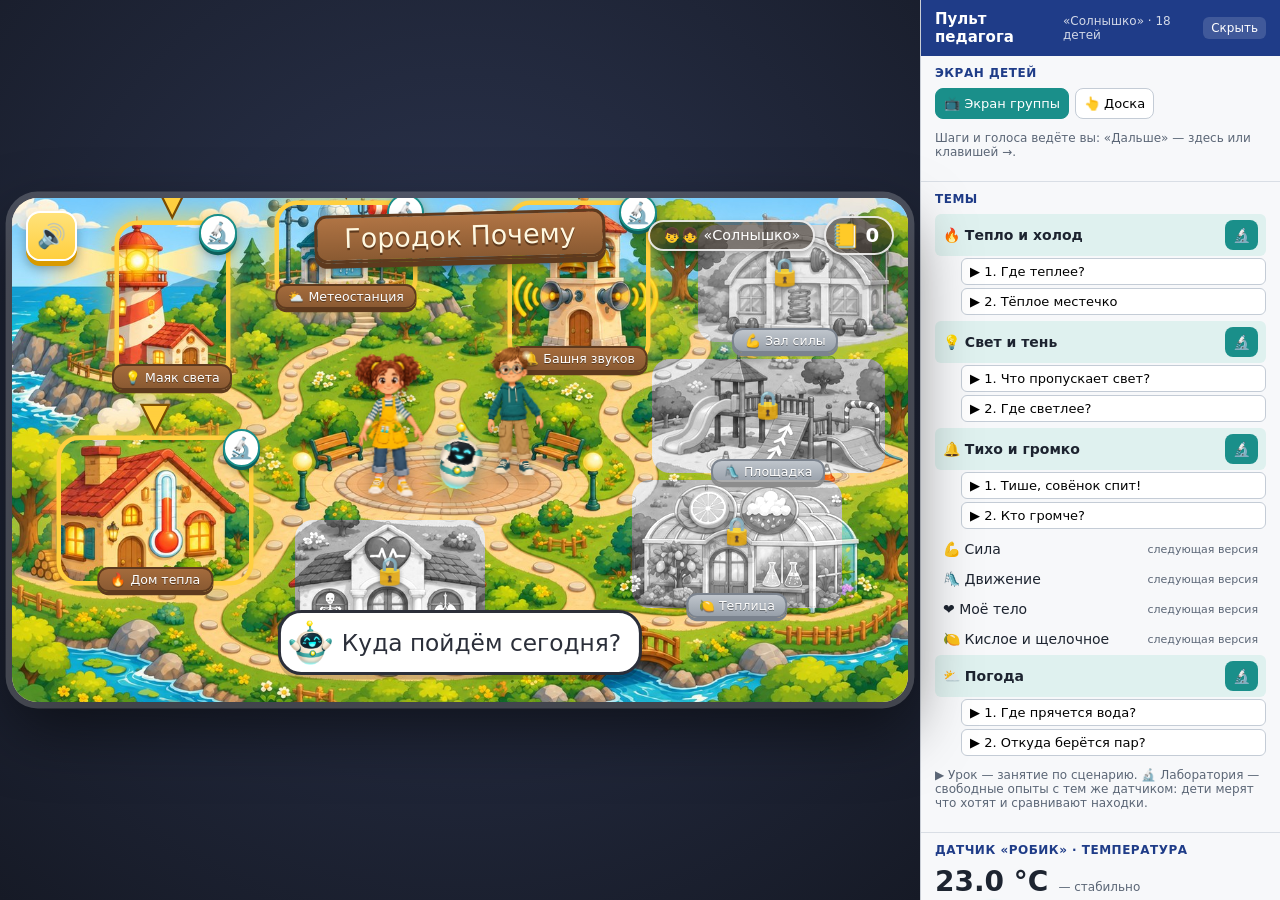
==== commit 7b67b90b: "Новая озвучка: все 178 реплик — локальный Qwen3-TTS - Робик — «маленький робот» (Qwen3-TTS VoiceDesi" ====
--- a/index.html
+++ b/index.html
@@ -4,7 +4,7 @@
 <meta charset="utf-8">
 <meta name="viewport" content="width=device-width, initial-scale=1">
 <title>РобикЛаб.Старт — прототип</title>
-<link rel="stylesheet" href="css/app.css?v=16">
+<link rel="stylesheet" href="css/app.css?v=17">
 </head>
 <body>
 <div class="app" id="app">
@@ -13,22 +13,22 @@
   <button class="showpanel" id="showpanel">Пульт педагога (P)</button>
 </div>
 <!-- Обычные скрипты, без сборки: страница открывается и с диска (file://), и с сервера. -->
-<script src="js/content/lesson-heat-1.js?v=16"></script>
-<script src="js/content/lesson-sound-1.js?v=16"></script>
-<script src="js/content/lesson-light-1.js?v=16"></script>
-<script src="js/content/lesson-weather-1.js?v=16"></script>
-<script src="js/content/lesson-heat-2.js?v=16"></script>
-<script src="js/content/lesson-sound-2.js?v=16"></script>
-<script src="js/content/lesson-light-2.js?v=16"></script>
-<script src="js/content/lesson-weather-2.js?v=16"></script>
-<script src="js/content/voice-pack.js?v=16"></script>
-<script src="js/sensor.js?v=16"></script>
-<script src="js/engine.js?v=16"></script>
-<script src="js/sync.js?v=16"></script>
-<script src="js/fx.js?v=16"></script>
-<script src="js/rig.js?v=16"></script>
-<script src="js/content/rigs.js?v=16"></script>
-<script src="js/world.js?v=16"></script>
-<script src="js/ui.js?v=16"></script>
+<script src="js/content/lesson-heat-1.js?v=17"></script>
+<script src="js/content/lesson-sound-1.js?v=17"></script>
+<script src="js/content/lesson-light-1.js?v=17"></script>
+<script src="js/content/lesson-weather-1.js?v=17"></script>
+<script src="js/content/lesson-heat-2.js?v=17"></script>
+<script src="js/content/lesson-sound-2.js?v=17"></script>
+<script src="js/content/lesson-light-2.js?v=17"></script>
+<script src="js/content/lesson-weather-2.js?v=17"></script>
+<script src="js/content/voice-pack.js?v=17"></script>
+<script src="js/sensor.js?v=17"></script>
+<script src="js/engine.js?v=17"></script>
+<script src="js/sync.js?v=17"></script>
+<script src="js/fx.js?v=17"></script>
+<script src="js/rig.js?v=17"></script>
+<script src="js/content/rigs.js?v=17"></script>
+<script src="js/world.js?v=17"></script>
+<script src="js/ui.js?v=17"></script>
 </body>
 </html>
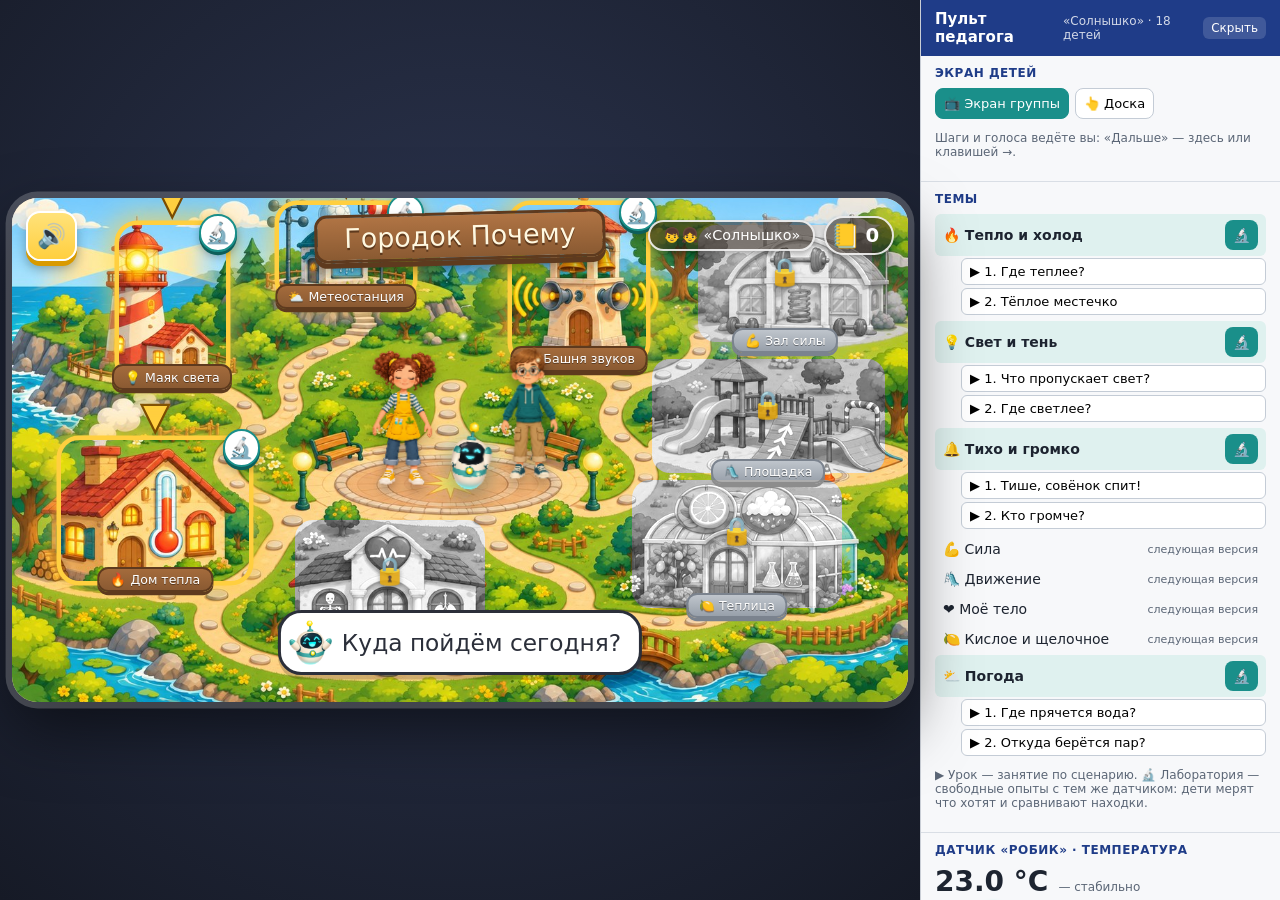
==== commit add57aff: "Городок: до первого касания ждать запись, а не включать системный голос (v18) Co-Authored-By: Claude" ====
--- a/index.html
+++ b/index.html
@@ -4,7 +4,7 @@
 <meta charset="utf-8">
 <meta name="viewport" content="width=device-width, initial-scale=1">
 <title>РобикЛаб.Старт — прототип</title>
-<link rel="stylesheet" href="css/app.css?v=17">
+<link rel="stylesheet" href="css/app.css?v=18">
 </head>
 <body>
 <div class="app" id="app">
@@ -13,22 +13,22 @@
   <button class="showpanel" id="showpanel">Пульт педагога (P)</button>
 </div>
 <!-- Обычные скрипты, без сборки: страница открывается и с диска (file://), и с сервера. -->
-<script src="js/content/lesson-heat-1.js?v=17"></script>
-<script src="js/content/lesson-sound-1.js?v=17"></script>
-<script src="js/content/lesson-light-1.js?v=17"></script>
-<script src="js/content/lesson-weather-1.js?v=17"></script>
-<script src="js/content/lesson-heat-2.js?v=17"></script>
-<script src="js/content/lesson-sound-2.js?v=17"></script>
-<script src="js/content/lesson-light-2.js?v=17"></script>
-<script src="js/content/lesson-weather-2.js?v=17"></script>
-<script src="js/content/voice-pack.js?v=17"></script>
-<script src="js/sensor.js?v=17"></script>
-<script src="js/engine.js?v=17"></script>
-<script src="js/sync.js?v=17"></script>
-<script src="js/fx.js?v=17"></script>
-<script src="js/rig.js?v=17"></script>
-<script src="js/content/rigs.js?v=17"></script>
-<script src="js/world.js?v=17"></script>
-<script src="js/ui.js?v=17"></script>
+<script src="js/content/lesson-heat-1.js?v=18"></script>
+<script src="js/content/lesson-sound-1.js?v=18"></script>
+<script src="js/content/lesson-light-1.js?v=18"></script>
+<script src="js/content/lesson-weather-1.js?v=18"></script>
+<script src="js/content/lesson-heat-2.js?v=18"></script>
+<script src="js/content/lesson-sound-2.js?v=18"></script>
+<script src="js/content/lesson-light-2.js?v=18"></script>
+<script src="js/content/lesson-weather-2.js?v=18"></script>
+<script src="js/content/voice-pack.js?v=18"></script>
+<script src="js/sensor.js?v=18"></script>
+<script src="js/engine.js?v=18"></script>
+<script src="js/sync.js?v=18"></script>
+<script src="js/fx.js?v=18"></script>
+<script src="js/rig.js?v=18"></script>
+<script src="js/content/rigs.js?v=18"></script>
+<script src="js/world.js?v=18"></script>
+<script src="js/ui.js?v=18"></script>
 </body>
 </html>
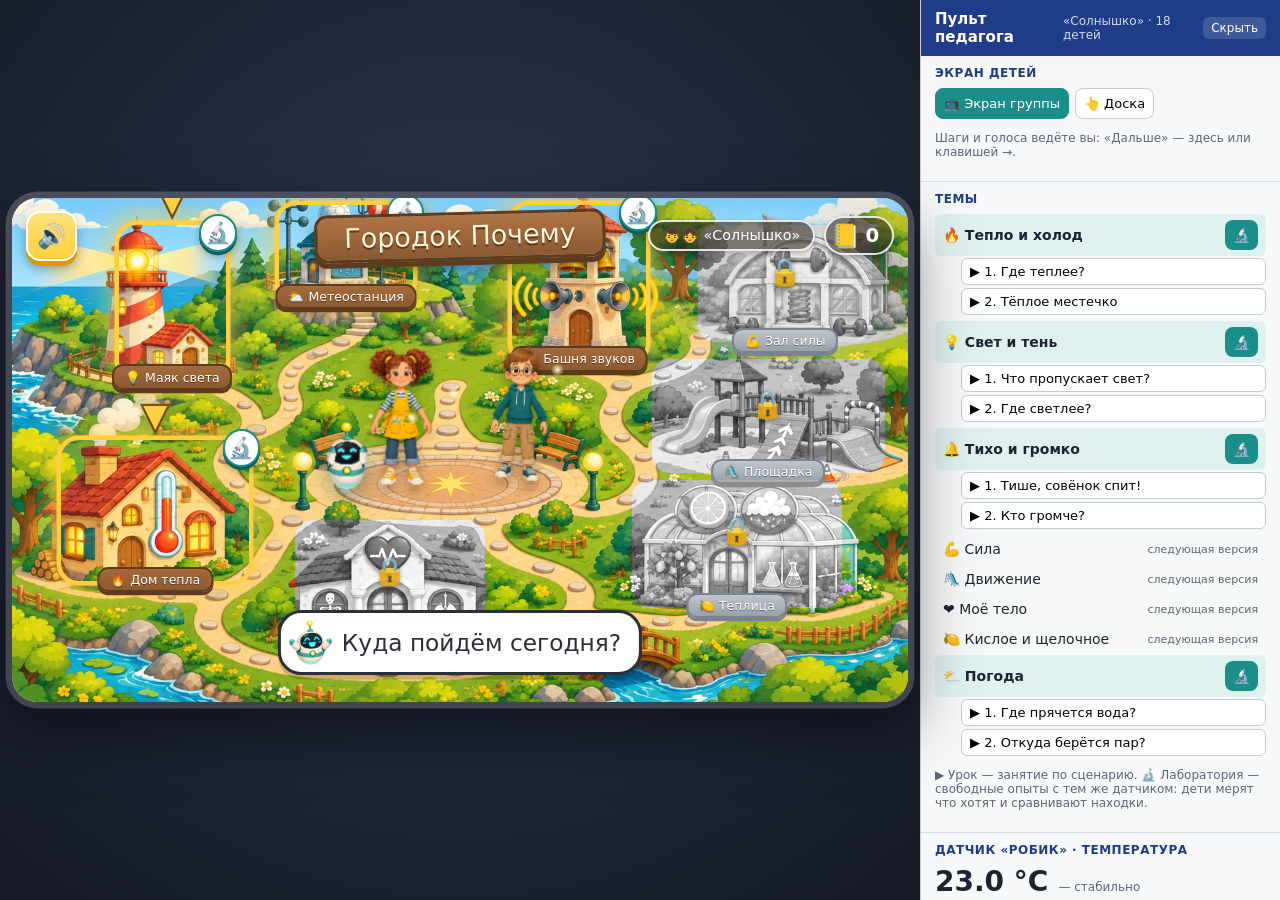
==== commit e4bef695: "v19: сцены вторых уроков, Шумозавр, смотрительница маяка, голос совёнка, калибровка датчика Co-Autho" ====
--- a/index.html
+++ b/index.html
@@ -4,7 +4,7 @@
 <meta charset="utf-8">
 <meta name="viewport" content="width=device-width, initial-scale=1">
 <title>РобикЛаб.Старт — прототип</title>
-<link rel="stylesheet" href="css/app.css?v=18">
+<link rel="stylesheet" href="css/app.css?v=19">
 </head>
 <body>
 <div class="app" id="app">
@@ -13,22 +13,22 @@
   <button class="showpanel" id="showpanel">Пульт педагога (P)</button>
 </div>
 <!-- Обычные скрипты, без сборки: страница открывается и с диска (file://), и с сервера. -->
-<script src="js/content/lesson-heat-1.js?v=18"></script>
-<script src="js/content/lesson-sound-1.js?v=18"></script>
-<script src="js/content/lesson-light-1.js?v=18"></script>
-<script src="js/content/lesson-weather-1.js?v=18"></script>
-<script src="js/content/lesson-heat-2.js?v=18"></script>
-<script src="js/content/lesson-sound-2.js?v=18"></script>
-<script src="js/content/lesson-light-2.js?v=18"></script>
-<script src="js/content/lesson-weather-2.js?v=18"></script>
-<script src="js/content/voice-pack.js?v=18"></script>
-<script src="js/sensor.js?v=18"></script>
-<script src="js/engine.js?v=18"></script>
-<script src="js/sync.js?v=18"></script>
-<script src="js/fx.js?v=18"></script>
-<script src="js/rig.js?v=18"></script>
-<script src="js/content/rigs.js?v=18"></script>
-<script src="js/world.js?v=18"></script>
-<script src="js/ui.js?v=18"></script>
+<script src="js/content/lesson-heat-1.js?v=19"></script>
+<script src="js/content/lesson-sound-1.js?v=19"></script>
+<script src="js/content/lesson-light-1.js?v=19"></script>
+<script src="js/content/lesson-weather-1.js?v=19"></script>
+<script src="js/content/lesson-heat-2.js?v=19"></script>
+<script src="js/content/lesson-sound-2.js?v=19"></script>
+<script src="js/content/lesson-light-2.js?v=19"></script>
+<script src="js/content/lesson-weather-2.js?v=19"></script>
+<script src="js/content/voice-pack.js?v=19"></script>
+<script src="js/sensor.js?v=19"></script>
+<script src="js/engine.js?v=19"></script>
+<script src="js/sync.js?v=19"></script>
+<script src="js/fx.js?v=19"></script>
+<script src="js/rig.js?v=19"></script>
+<script src="js/content/rigs.js?v=19"></script>
+<script src="js/world.js?v=19"></script>
+<script src="js/ui.js?v=19"></script>
 </body>
 </html>
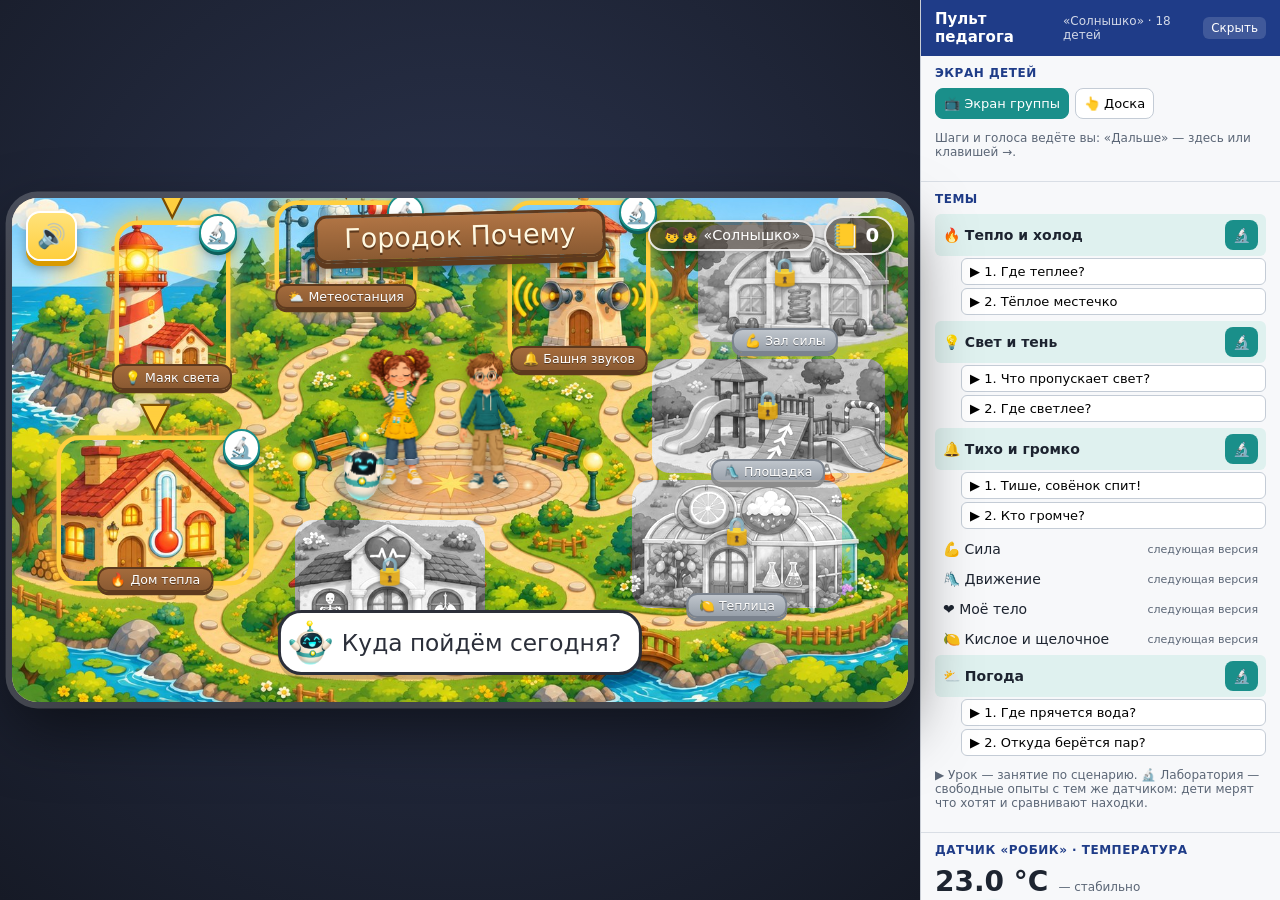
==== commit 4094f231: "v20: своя музыка у вторых уроков (Suno) Co-Authored-By: Claude Opus 5.5 <noreply@anthropic.com>" ====
--- a/index.html
+++ b/index.html
@@ -4,7 +4,7 @@
 <meta charset="utf-8">
 <meta name="viewport" content="width=device-width, initial-scale=1">
 <title>РобикЛаб.Старт — прототип</title>
-<link rel="stylesheet" href="css/app.css?v=19">
+<link rel="stylesheet" href="css/app.css?v=20">
 </head>
 <body>
 <div class="app" id="app">
@@ -13,22 +13,22 @@
   <button class="showpanel" id="showpanel">Пульт педагога (P)</button>
 </div>
 <!-- Обычные скрипты, без сборки: страница открывается и с диска (file://), и с сервера. -->
-<script src="js/content/lesson-heat-1.js?v=19"></script>
-<script src="js/content/lesson-sound-1.js?v=19"></script>
-<script src="js/content/lesson-light-1.js?v=19"></script>
-<script src="js/content/lesson-weather-1.js?v=19"></script>
-<script src="js/content/lesson-heat-2.js?v=19"></script>
-<script src="js/content/lesson-sound-2.js?v=19"></script>
-<script src="js/content/lesson-light-2.js?v=19"></script>
-<script src="js/content/lesson-weather-2.js?v=19"></script>
-<script src="js/content/voice-pack.js?v=19"></script>
-<script src="js/sensor.js?v=19"></script>
-<script src="js/engine.js?v=19"></script>
-<script src="js/sync.js?v=19"></script>
-<script src="js/fx.js?v=19"></script>
-<script src="js/rig.js?v=19"></script>
-<script src="js/content/rigs.js?v=19"></script>
-<script src="js/world.js?v=19"></script>
-<script src="js/ui.js?v=19"></script>
+<script src="js/content/lesson-heat-1.js?v=20"></script>
+<script src="js/content/lesson-sound-1.js?v=20"></script>
+<script src="js/content/lesson-light-1.js?v=20"></script>
+<script src="js/content/lesson-weather-1.js?v=20"></script>
+<script src="js/content/lesson-heat-2.js?v=20"></script>
+<script src="js/content/lesson-sound-2.js?v=20"></script>
+<script src="js/content/lesson-light-2.js?v=20"></script>
+<script src="js/content/lesson-weather-2.js?v=20"></script>
+<script src="js/content/voice-pack.js?v=20"></script>
+<script src="js/sensor.js?v=20"></script>
+<script src="js/engine.js?v=20"></script>
+<script src="js/sync.js?v=20"></script>
+<script src="js/fx.js?v=20"></script>
+<script src="js/rig.js?v=20"></script>
+<script src="js/content/rigs.js?v=20"></script>
+<script src="js/world.js?v=20"></script>
+<script src="js/ui.js?v=20"></script>
 </body>
 </html>
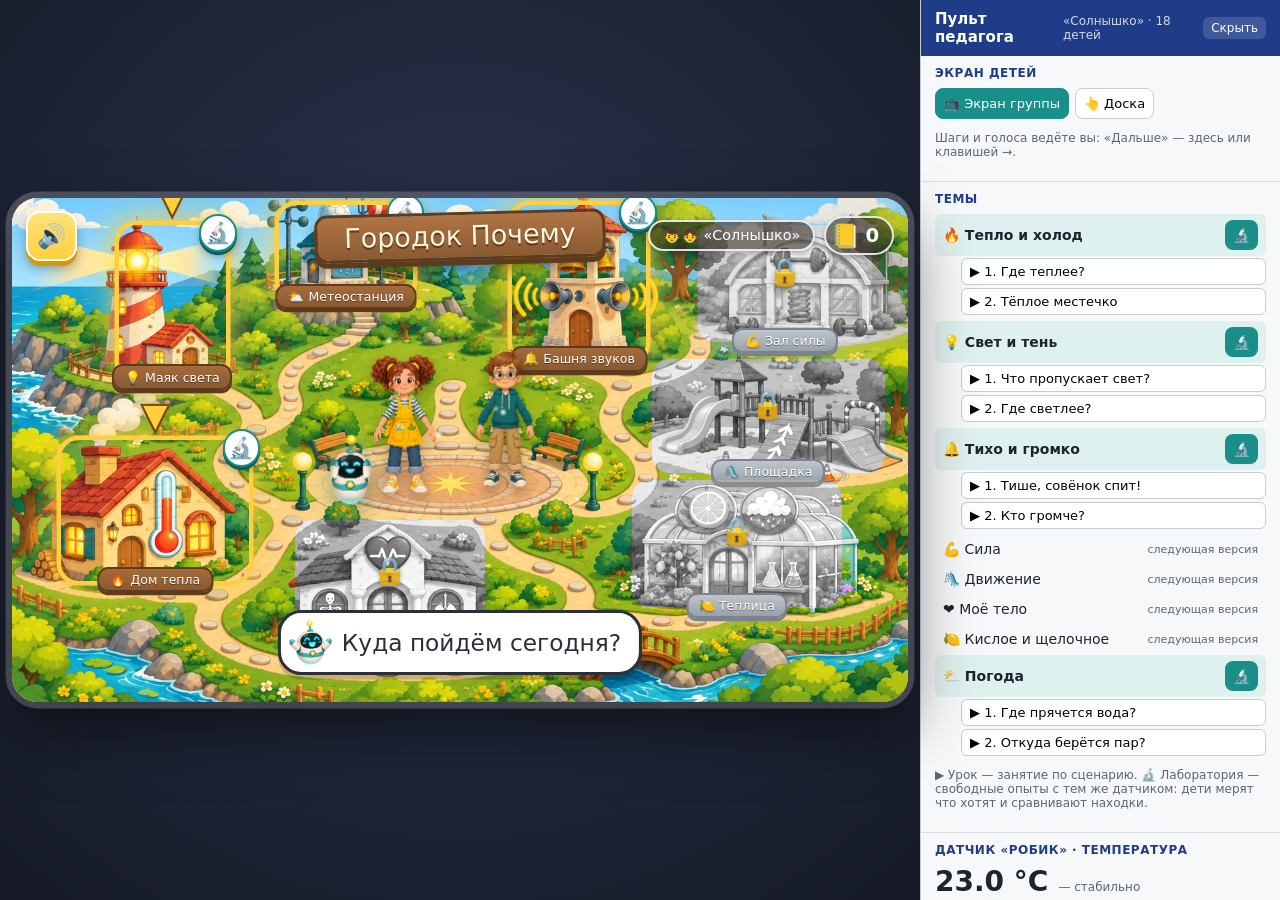
==== commit b313a3cb: "v22: живые гости, окна в стиле городка (меню домика, пауза, загрузка, журнал) Co-Authored-By: Claude" ====
--- a/index.html
+++ b/index.html
@@ -4,7 +4,7 @@
 <meta charset="utf-8">
 <meta name="viewport" content="width=device-width, initial-scale=1">
 <title>РобикЛаб.Старт — прототип</title>
-<link rel="stylesheet" href="css/app.css?v=20">
+<link rel="stylesheet" href="css/app.css?v=22">
 </head>
 <body>
 <div class="app" id="app">
@@ -13,22 +13,22 @@
   <button class="showpanel" id="showpanel">Пульт педагога (P)</button>
 </div>
 <!-- Обычные скрипты, без сборки: страница открывается и с диска (file://), и с сервера. -->
-<script src="js/content/lesson-heat-1.js?v=20"></script>
-<script src="js/content/lesson-sound-1.js?v=20"></script>
-<script src="js/content/lesson-light-1.js?v=20"></script>
-<script src="js/content/lesson-weather-1.js?v=20"></script>
-<script src="js/content/lesson-heat-2.js?v=20"></script>
-<script src="js/content/lesson-sound-2.js?v=20"></script>
-<script src="js/content/lesson-light-2.js?v=20"></script>
-<script src="js/content/lesson-weather-2.js?v=20"></script>
-<script src="js/content/voice-pack.js?v=20"></script>
-<script src="js/sensor.js?v=20"></script>
-<script src="js/engine.js?v=20"></script>
-<script src="js/sync.js?v=20"></script>
-<script src="js/fx.js?v=20"></script>
-<script src="js/rig.js?v=20"></script>
-<script src="js/content/rigs.js?v=20"></script>
-<script src="js/world.js?v=20"></script>
-<script src="js/ui.js?v=20"></script>
+<script src="js/content/lesson-heat-1.js?v=22"></script>
+<script src="js/content/lesson-sound-1.js?v=22"></script>
+<script src="js/content/lesson-light-1.js?v=22"></script>
+<script src="js/content/lesson-weather-1.js?v=22"></script>
+<script src="js/content/lesson-heat-2.js?v=22"></script>
+<script src="js/content/lesson-sound-2.js?v=22"></script>
+<script src="js/content/lesson-light-2.js?v=22"></script>
+<script src="js/content/lesson-weather-2.js?v=22"></script>
+<script src="js/content/voice-pack.js?v=22"></script>
+<script src="js/sensor.js?v=22"></script>
+<script src="js/engine.js?v=22"></script>
+<script src="js/sync.js?v=22"></script>
+<script src="js/fx.js?v=22"></script>
+<script src="js/rig.js?v=22"></script>
+<script src="js/content/rigs.js?v=22"></script>
+<script src="js/world.js?v=22"></script>
+<script src="js/ui.js?v=22"></script>
 </body>
 </html>
--- a/css/app.css
+++ b/css/app.css
@@ -67,7 +67,6 @@
   font-size:1.5cqw; padding:.4cqw 1.2cqw; border-radius:1cqw; z-index:12; text-align:center; pointer-events:none; }
 .subs:empty, .nosubs .subs { display:none; }
 .pause { position:absolute; inset:0; background:rgba(20,24,32,.55); backdrop-filter:blur(.4cqw); z-index:30; display:flex; align-items:center; justify-content:center; }
-.pause .pbox { background:#fff; border:.4cqw solid #2b2f3a; border-radius:3cqw; padding:2cqw 5cqw; font-family:var(--game-font); font-size:5cqw; display:flex; gap:2cqw; align-items:center; animation:sayIn .4s; }
 
 /* Робик-спрайт */
 .robik { position:absolute; object-fit:contain; filter:drop-shadow(0 1cqw 1cqw rgba(0,0,0,.25)); animation:bob 2.6s ease-in-out infinite; pointer-events:none; }
@@ -434,38 +433,92 @@
 table.j button.x { border:none; background:none; color:#b33; cursor:pointer; font-size:13px; padding:0 4px; }
 .btn[disabled] { opacity:.45; }
 .jmodal { position:fixed; inset:0; z-index:100; background:rgba(15,20,30,.55); display:flex; align-items:center; justify-content:center; padding:16px; }
-.jbox { background:#fff; border-radius:12px; width:min(1100px, 100%); max-height:88vh; display:flex; flex-direction:column; box-shadow:0 20px 60px rgba(0,0,0,.4); }
-.jh { display:flex; gap:8px; align-items:center; padding:12px 16px; border-bottom:1px solid var(--line); }
-.jh b { flex:1; font-size:16px; color:var(--navy); }
-.jscroll { overflow:auto; padding:8px 16px 16px; }
 table.j.full { font-size:13px; }
 table.j.full td { vertical-align:top; }
 
 /* ---------- v11: меню домика, несколько уроков ---------- */
-.hmenu { position:absolute; inset:0; z-index:25; background:rgba(20,26,38,.55); backdrop-filter:blur(.3cqw); display:flex; align-items:center; justify-content:center; animation:sayIn .3s; }
-.hbox { position:relative; background:#fff8ec; border:.45cqw solid var(--wood); border-radius:2.6cqw; padding:2cqw 2.6cqw 2.6cqw; box-shadow:0 .8cqw 0 var(--wood-d), 0 2cqw 4cqw rgba(0,0,0,.45); max-width:86cqw; }
-.hbox .ht { font-family:var(--game-font); font-size:3.4cqw; color:var(--wood-d); text-align:center; margin-bottom:1.6cqw; }
-.hcards { display:flex; gap:1.8cqw; flex-wrap:wrap; justify-content:center; }
-.hcard { position:relative; width:22cqw; min-height:20cqw; border:.4cqw solid #fff; border-radius:2cqw; background:linear-gradient(#fffdf6, #ffe9b8); box-shadow:0 .6cqw 0 #d9b46a, 0 1cqw 1.6cqw rgba(0,0,0,.25);
-  display:flex; flex-direction:column; align-items:center; justify-content:center; gap:1cqw; padding:1.4cqw; font-family:var(--game-font); cursor:pointer; transition:transform .15s; }
-.hcard:hover { transform:translateY(-.4cqw) rotate(-1deg); }
-.hcard .hn { position:absolute; left:1cqw; top:1cqw; width:4cqw; height:4cqw; border-radius:50%; background:var(--candy); color:#6b3b12; display:flex; align-items:center; justify-content:center; font-size:2.2cqw; box-shadow:0 .3cqw 0 var(--candy-d); }
-.hcard .hi { font-size:4cqw; letter-spacing:.4cqw; }
-.hcard .hl { font-size:2.2cqw; color:#6b3b12; text-align:center; line-height:1.15; }
-.hcard .hd { position:absolute; right:-1cqw; top:-1cqw; width:4cqw; height:4cqw; border-radius:50%; background:#5cc44a; color:#fff; border:.3cqw solid #fff; display:flex; align-items:center; justify-content:center; font-size:2cqw; }
-.hcard.lab { background:linear-gradient(#f2fffd, #c9efe9); box-shadow:0 .6cqw 0 #7cc7bd, 0 1cqw 1.6cqw rgba(0,0,0,.25); }
-.hcard.lab .hn { background:#fff; box-shadow:0 .3cqw 0 #7cc7bd; }
-.hbox .hx { position:absolute; right:-2cqw; top:-2cqw; width:5cqw; height:5cqw; font-size:2.2cqw; }
 .lessons { display:flex; flex-direction:column; gap:3px; margin:0 0 6px 26px; }
 .lessons .lsn { text-align:left; background:#fff; border:1px solid #c4ccd6; border-radius:6px; padding:5px 8px; font-size:13px; cursor:pointer; }
 .lessons .lsn:hover { border-color:var(--teal); }
 .lessons .lsn.done { color:var(--teal); }
 
 /* ---------- экран загрузки ---------- */
-.loading { position:absolute; inset:0; z-index:50; display:flex; align-items:center; justify-content:center; background:radial-gradient(circle at 50% 40%, #ffe9b8, #f2b25c); transition:opacity .45s; }
+
+/* ---------- v14: окна в стиле городка — дерево, гвозди, пергамент ---------- */
+:root { --plank:#9b5f30; --plank-l:#b8783f; --plank-d:#4a2810; --parch:#fff4dc; --parch-d:#f3dcb0; }
+.wood { position:relative; border:.5cqw solid var(--plank-d); border-radius:2.4cqw;
+  background:
+    repeating-linear-gradient(180deg, transparent 0 6.2cqw, rgba(58,28,8,.45) 6.2cqw 6.45cqw, rgba(255,214,160,.18) 6.45cqw 6.7cqw),
+    repeating-linear-gradient(92deg, rgba(255,230,190,.05) 0 .25cqw, transparent .25cqw 1.1cqw, rgba(60,30,10,.06) 1.1cqw 1.4cqw),
+    radial-gradient(ellipse 30% 8% at 30% 40%, rgba(70,35,12,.18), transparent 70%),
+    radial-gradient(ellipse 25% 6% at 75% 72%, rgba(70,35,12,.16), transparent 70%),
+    linear-gradient(var(--plank-l), var(--plank) 45%, #8a5126);
+  box-shadow: inset 0 .45cqw 0 rgba(255,214,160,.35), inset 0 -.6cqw 0 rgba(40,18,4,.35), 0 1cqw 0 #3a1f0a, 0 2.2cqw 3.6cqw rgba(0,0,0,.5); }
+.plank { font-family:var(--game-font); color:#fff3d6; text-shadow:0 .25cqw 0 var(--plank-d), 0 0 .6cqw rgba(0,0,0,.25); white-space:nowrap;
+  background:linear-gradient(#c0814a, #8f5329); border:.4cqw solid var(--plank-d); border-radius:1.6cqw;
+  box-shadow: inset 0 .35cqw 0 rgba(255,220,170,.45), 0 .5cqw 0 #3a1f0a, 0 .9cqw 1.4cqw rgba(0,0,0,.35); }
+.nail { position:absolute; width:1.3cqw; height:1.3cqw; border-radius:50%; background:radial-gradient(circle at 35% 30%, #fff6d8, #c9a46a 40%, #6b4a22 75%); box-shadow:0 .15cqw .2cqw rgba(0,0,0,.5); }
+.nail.n1 { left:1.2cqw; top:1.2cqw; } .nail.n2 { right:1.2cqw; top:1.2cqw; } .nail.n3 { left:1.2cqw; bottom:1.2cqw; } .nail.n4 { right:1.2cqw; bottom:1.2cqw; }
+
+/* меню домика */
+.hmenu { position:absolute; inset:0; z-index:25; display:flex; align-items:center; justify-content:center; padding-top:3cqw; animation:fadeIn .3s;
+  background:radial-gradient(ellipse at 50% 55%, rgba(20,26,38,.35), rgba(20,26,38,.7)); backdrop-filter:blur(.3cqw); }
+.hbox { padding:5.2cqw 3cqw 3cqw; max-width:88cqw; animation:boardIn .45s cubic-bezier(.2,1.4,.4,1); }
+@keyframes boardIn { from { transform:translateY(-12cqw) rotate(-3deg); opacity:0; } to { transform:none; opacity:1; } }
+.hbox .ht { position:absolute; left:50%; top:-3.4cqw; transform:translateX(-50%) rotate(-1deg); font-size:3.4cqw; padding:.9cqw 4cqw; }
+.hcards { display:flex; gap:2cqw; flex-wrap:wrap; justify-content:center; }
+.hcard { position:relative; width:23cqw; padding:1cqw 1cqw 1.3cqw; border:none; border-radius:1.8cqw; cursor:pointer; font-family:var(--game-font);
+  display:flex; flex-direction:column; align-items:center; gap:.7cqw; color:#5a3212;
+  background:linear-gradient(var(--parch), var(--parch-d)); box-shadow: inset 0 0 0 .3cqw rgba(255,255,255,.7), inset 0 -.5cqw 1cqw rgba(160,110,50,.25), 0 .6cqw 0 #6e4220, 0 1cqw 1.6cqw rgba(0,0,0,.35);
+  transition:transform .18s cubic-bezier(.3,1.6,.5,1), box-shadow .18s; }
+.hcard:nth-child(2n) { transform:rotate(.8deg); } .hcard:nth-child(2n+1) { transform:rotate(-.8deg); }
+.hcard:hover { transform:translateY(-.8cqw) rotate(0) scale(1.03); box-shadow: inset 0 0 0 .3cqw rgba(255,255,255,.8), 0 1.2cqw 0 #6e4220, 0 2cqw 2.4cqw rgba(0,0,0,.35); }
+.hcard:active { transform:translateY(.2cqw) scale(.98); box-shadow: inset 0 0 0 .3cqw rgba(255,255,255,.8), 0 .2cqw 0 #6e4220; }
+.hcard .hpic { position:relative; display:block; width:100%; aspect-ratio:16/9; border-radius:1.2cqw; background-size:cover; background-position:center;
+  box-shadow: inset 0 0 0 .3cqw #fff, inset 0 -3cqw 3cqw -1.5cqw rgba(40,20,5,.35), 0 .3cqw .6cqw rgba(0,0,0,.25); }
+.hcard .hn { position:absolute; left:-1.2cqw; top:-1.2cqw; width:4.6cqw; height:4.6cqw; border-radius:50%; display:flex; align-items:center; justify-content:center;
+  font-size:2.6cqw; color:#6b3b12; background:radial-gradient(circle at 35% 30%, #fff3a8, var(--candy) 55%, #e0a300); border:.3cqw solid #fff; box-shadow:0 .35cqw 0 var(--candy-d), 0 .6cqw .8cqw rgba(0,0,0,.3); }
+.hcard .hd { position:absolute; right:-1.4cqw; top:-1.4cqw; width:6.4cqw; height:6.4cqw; transform:rotate(12deg); filter:drop-shadow(0 .3cqw .3cqw rgba(0,0,0,.35)); animation:stampIn .5s .2s both; display:flex; align-items:center; justify-content:center; }
+.hcard .hd img { width:100%; height:100%; object-fit:contain; } .hcard .hd span { font-size:4.6cqw; }
+@keyframes stampIn { from { transform:rotate(-30deg) scale(2.2); opacity:0; } to { transform:rotate(12deg) scale(1); opacity:1; } }
+.hcard .hl { font-size:2.3cqw; line-height:1.12; text-align:center; min-height:2.6cqw; }
+.hcard .hs { font-size:1.35cqw; color:#fff; background:linear-gradient(#e98a3c, #c9611d); border-radius:2cqw; padding:.35cqw 1.3cqw; box-shadow:0 .25cqw 0 #8a3f0e; }
+.hcard.done .hs { background:linear-gradient(#5cc44a, #3a9a2c); box-shadow:0 .25cqw 0 #23661a; }
+.hcard.lab { background:linear-gradient(#ecfffb, #bfe9e1); box-shadow: inset 0 0 0 .3cqw rgba(255,255,255,.7), 0 .6cqw 0 #3f7f76, 0 1cqw 1.6cqw rgba(0,0,0,.35); color:#164e48; }
+.hcard.lab .hn { background:radial-gradient(circle at 35% 30%, #fff, #c9f0ea); box-shadow:0 .35cqw 0 #3f7f76; }
+.hcard.lab .hs { background:linear-gradient(#2fb3a6, #1a8f8a); box-shadow:0 .25cqw 0 #0f5a55; }
+.hbox .hx { position:absolute; right:-2.2cqw; top:-2.2cqw; width:5.4cqw; height:5.4cqw; font-size:2.4cqw; border-radius:50%; }
+
+/* пауза: табличка на верёвках, Робик на цыпочках */
+.pause { background:rgba(20,24,32,.45); }
+.pause .pbox { display:flex; align-items:center; gap:2.4cqw; padding:2.4cqw 5cqw 2.4cqw 3cqw; transform-origin:50% -12cqw; animation:swingIn .9s cubic-bezier(.2,1.5,.4,1), swing 4s 1s ease-in-out infinite; }
+.pause .pbox img { height:12cqw; filter:drop-shadow(0 .4cqw .4cqw rgba(0,0,0,.35)); }
+.pause .pbox b { display:block; font-family:var(--game-font); font-size:6cqw; color:#fff3d6; text-shadow:0 .35cqw 0 var(--plank-d); line-height:1; }
+.pause .pbox small { display:block; margin-top:.8cqw; font-family:var(--game-font); font-size:1.9cqw; color:#ffe2b0; }
+.pause .rope { position:absolute; top:-30cqw; width:.5cqw; height:30cqw; background:repeating-linear-gradient(160deg, #d9b98a 0 .5cqw, #a9844f .5cqw 1cqw); }
+.pause .rope.r1 { left:18%; } .pause .rope.r2 { right:18%; }
+@keyframes swingIn { from { transform:translateY(-40cqw) rotate(6deg); } to { transform:none; } }
+@keyframes swing { 0%,100% { transform:rotate(-1.2deg); } 50% { transform:rotate(1.2deg); } }
+
+/* загрузка */
+.loading { position:absolute; inset:0; z-index:50; display:flex; align-items:center; justify-content:center; transition:opacity .45s;
+  background: repeating-conic-gradient(from 0deg at 50% 60%, rgba(255,255,255,.14) 0 8deg, transparent 8deg 22deg), radial-gradient(circle at 50% 55%, #fff1c9, #f6b75e 60%, #d9822e); }
 .loading.out { opacity:0; pointer-events:none; }
-.loading .lbox { text-align:center; }
-.loading .lt { font-family:var(--game-font); font-size:5cqw; color:#fff8e0; text-shadow:0 .4cqw 0 var(--wood-d); margin-bottom:2cqw; }
-.loading .lbar { width:40cqw; height:2.4cqw; border-radius:1.2cqw; background:rgba(94,58,30,.25); border:.3cqw solid #fff; overflow:hidden; margin:0 auto; }
-.loading .lbar i { display:block; height:100%; width:0; background:linear-gradient(90deg, var(--candy), #ff9f43); transition:width .25s; }
-.loading .ln { margin-top:1.4cqw; font-family:var(--game-font); font-size:1.8cqw; color:var(--wood-d); }
+.loading .lbox { text-align:center; padding:6cqw 6cqw 3cqw; }
+.loading .ht { position:absolute; left:50%; top:-3.6cqw; transform:translateX(-50%) rotate(-1deg); font-size:4.2cqw; padding:1cqw 4.4cqw; }
+.loading .lrob { height:13cqw; animation:bob 1.6s ease-in-out infinite; filter:drop-shadow(0 .8cqw .5cqw rgba(0,0,0,.3)); }
+.loading .lbar { width:42cqw; height:3cqw; margin:1.6cqw auto 0; border-radius:1.6cqw; overflow:hidden; background:#4a2810; border:.35cqw solid #2e1606; box-shadow:inset 0 .4cqw .6cqw rgba(0,0,0,.5); }
+.loading .lbar i { display:block; height:100%; width:0; border-radius:1.2cqw; transition:width .25s;
+  background:repeating-linear-gradient(-45deg, rgba(255,255,255,.28) 0 1cqw, transparent 1cqw 2cqw), linear-gradient(#ffe066, #f2a91a); box-shadow:inset 0 .3cqw 0 rgba(255,255,255,.5); }
+.loading .ln { margin-top:1.2cqw; font-family:var(--game-font); font-size:1.9cqw; color:#ffe2b0; text-shadow:0 .2cqw 0 var(--plank-d); }
+
+/* журнал группы (для педагога): тетрадь с деревянной шапкой */
+.jbox { width:min(1100px, 100%); max-height:88vh; display:flex; flex-direction:column; border-radius:16px; overflow:hidden; border:4px solid #4a2810;
+  background:repeating-linear-gradient(180deg, #fffaf0 0 31px, #ecdcc0 31px 32px); box-shadow:0 10px 0 #3a1f0a, 0 24px 60px rgba(0,0,0,.5); }
+.jh { display:flex; gap:8px; align-items:center; padding:12px 16px; background:linear-gradient(#b8783f, #8a5126); border-bottom:4px solid #4a2810; }
+.jh b { flex:1; font-family:var(--game-font); font-size:20px; color:#fff3d6; text-shadow:0 2px 0 #4a2810; }
+.jh .btn { background:#fff4dc; border:2px solid #4a2810; border-radius:10px; font-weight:700; color:#5a3212; box-shadow:0 3px 0 #4a2810; }
+.jscroll { overflow:auto; padding:8px 16px 16px; }
+table.j.full th { background:#f3dcb0; color:#5a3212; font-family:var(--game-font); font-weight:400; position:sticky; top:0; }
+table.j.full tr:nth-child(2n) td { background:rgba(243,220,176,.35); }
+@keyframes fadeIn { from { opacity:0; } to { opacity:1; } }
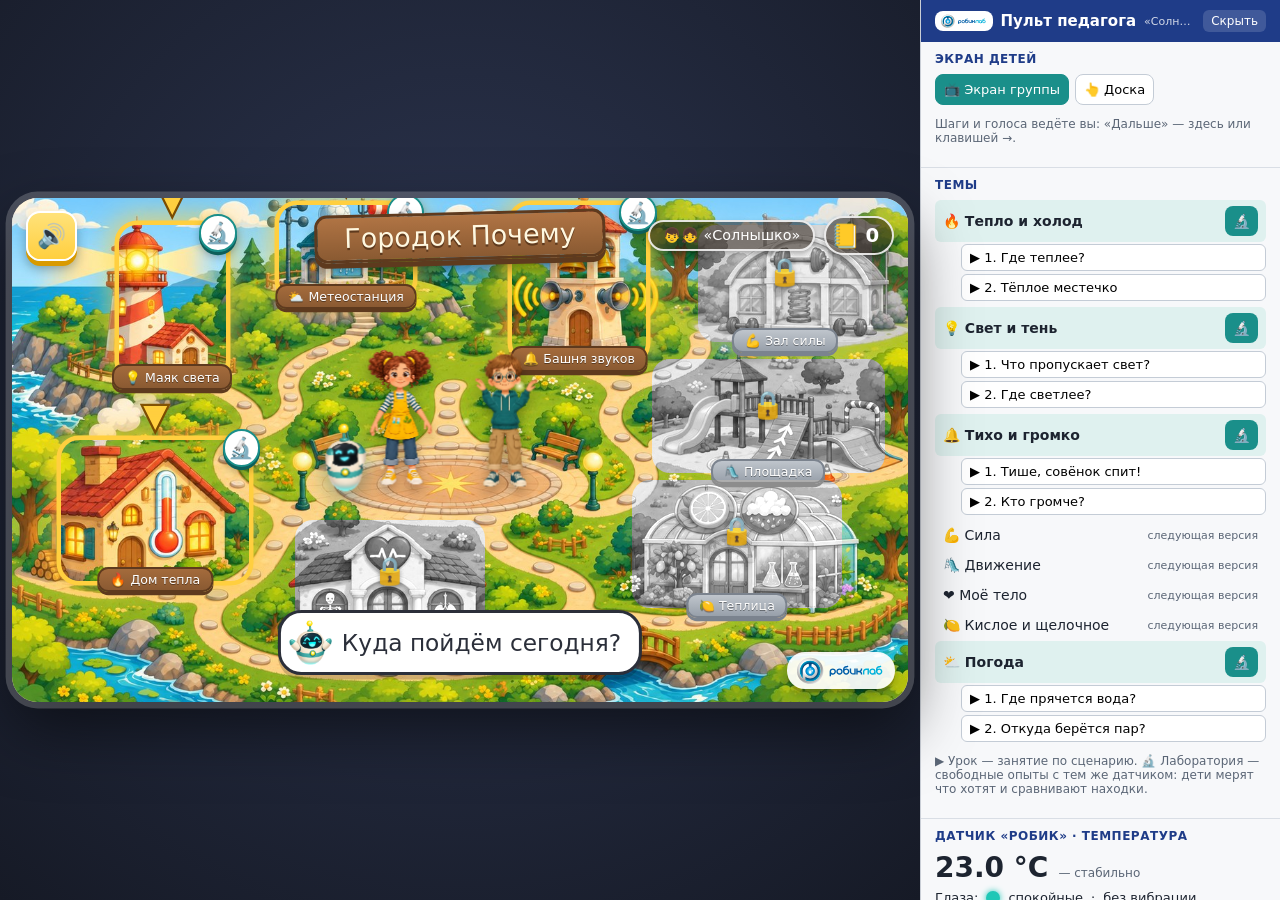
==== commit 93033c13: "v24: смотрительница и Шумозавр на шарнирах (руки, ноги, глаза, рот), логотип робиклаб Co-Authored-By" ====
--- a/index.html
+++ b/index.html
@@ -4,7 +4,8 @@
 <meta charset="utf-8">
 <meta name="viewport" content="width=device-width, initial-scale=1">
 <title>РобикЛаб.Старт — прототип</title>
-<link rel="stylesheet" href="css/app.css?v=22">
+<link rel="icon" type="image/svg+xml" href="img/logo_mark.svg">
+<link rel="stylesheet" href="css/app.css?v=24">
 </head>
 <body>
 <div class="app" id="app">
@@ -13,22 +14,22 @@
   <button class="showpanel" id="showpanel">Пульт педагога (P)</button>
 </div>
 <!-- Обычные скрипты, без сборки: страница открывается и с диска (file://), и с сервера. -->
-<script src="js/content/lesson-heat-1.js?v=22"></script>
-<script src="js/content/lesson-sound-1.js?v=22"></script>
-<script src="js/content/lesson-light-1.js?v=22"></script>
-<script src="js/content/lesson-weather-1.js?v=22"></script>
-<script src="js/content/lesson-heat-2.js?v=22"></script>
-<script src="js/content/lesson-sound-2.js?v=22"></script>
-<script src="js/content/lesson-light-2.js?v=22"></script>
-<script src="js/content/lesson-weather-2.js?v=22"></script>
-<script src="js/content/voice-pack.js?v=22"></script>
-<script src="js/sensor.js?v=22"></script>
-<script src="js/engine.js?v=22"></script>
-<script src="js/sync.js?v=22"></script>
-<script src="js/fx.js?v=22"></script>
-<script src="js/rig.js?v=22"></script>
-<script src="js/content/rigs.js?v=22"></script>
-<script src="js/world.js?v=22"></script>
-<script src="js/ui.js?v=22"></script>
+<script src="js/content/lesson-heat-1.js?v=24"></script>
+<script src="js/content/lesson-sound-1.js?v=24"></script>
+<script src="js/content/lesson-light-1.js?v=24"></script>
+<script src="js/content/lesson-weather-1.js?v=24"></script>
+<script src="js/content/lesson-heat-2.js?v=24"></script>
+<script src="js/content/lesson-sound-2.js?v=24"></script>
+<script src="js/content/lesson-light-2.js?v=24"></script>
+<script src="js/content/lesson-weather-2.js?v=24"></script>
+<script src="js/content/voice-pack.js?v=24"></script>
+<script src="js/sensor.js?v=24"></script>
+<script src="js/engine.js?v=24"></script>
+<script src="js/sync.js?v=24"></script>
+<script src="js/fx.js?v=24"></script>
+<script src="js/rig.js?v=24"></script>
+<script src="js/content/rigs.js?v=24"></script>
+<script src="js/world.js?v=24"></script>
+<script src="js/ui.js?v=24"></script>
 </body>
 </html>
--- a/css/app.css
+++ b/css/app.css
@@ -522,3 +522,13 @@
 table.j.full th { background:#f3dcb0; color:#5a3212; font-family:var(--game-font); font-weight:400; position:sticky; top:0; }
 table.j.full tr:nth-child(2n) td { background:rgba(243,220,176,.35); }
 @keyframes fadeIn { from { opacity:0; } to { opacity:1; } }
+
+/* логотип «робиклаб»: на белой плашке, чтобы синий знак читался на любом фоне */
+.brand { position:absolute; right:1.4cqw; bottom:1.4cqw; z-index:6; background:rgba(255,255,255,.92); border-radius:2cqw; padding:.6cqw 1.2cqw; box-shadow:0 .4cqw 0 rgba(0,0,0,.15), 0 .6cqw 1.2cqw rgba(0,0,0,.2); pointer-events:none; }
+.brand img { display:block; height:3cqw; }
+.loading .lbrand { margin-bottom:5.5cqw; background:#fff; border-radius:3cqw; padding:1cqw 2.4cqw; box-shadow:0 .5cqw 0 rgba(120,60,10,.35), 0 1cqw 2cqw rgba(0,0,0,.2); }
+.loading .lbrand img { display:block; height:5cqw; }
+.loading { flex-direction:column; }
+.ph .plogo { height:20px; background:#fff; border-radius:8px; padding:3px 6px; flex:none; }
+.ph b { white-space:nowrap; }
+.ph .grp { font-size:11px; opacity:.8; min-width:0; overflow:hidden; text-overflow:ellipsis; white-space:nowrap; }
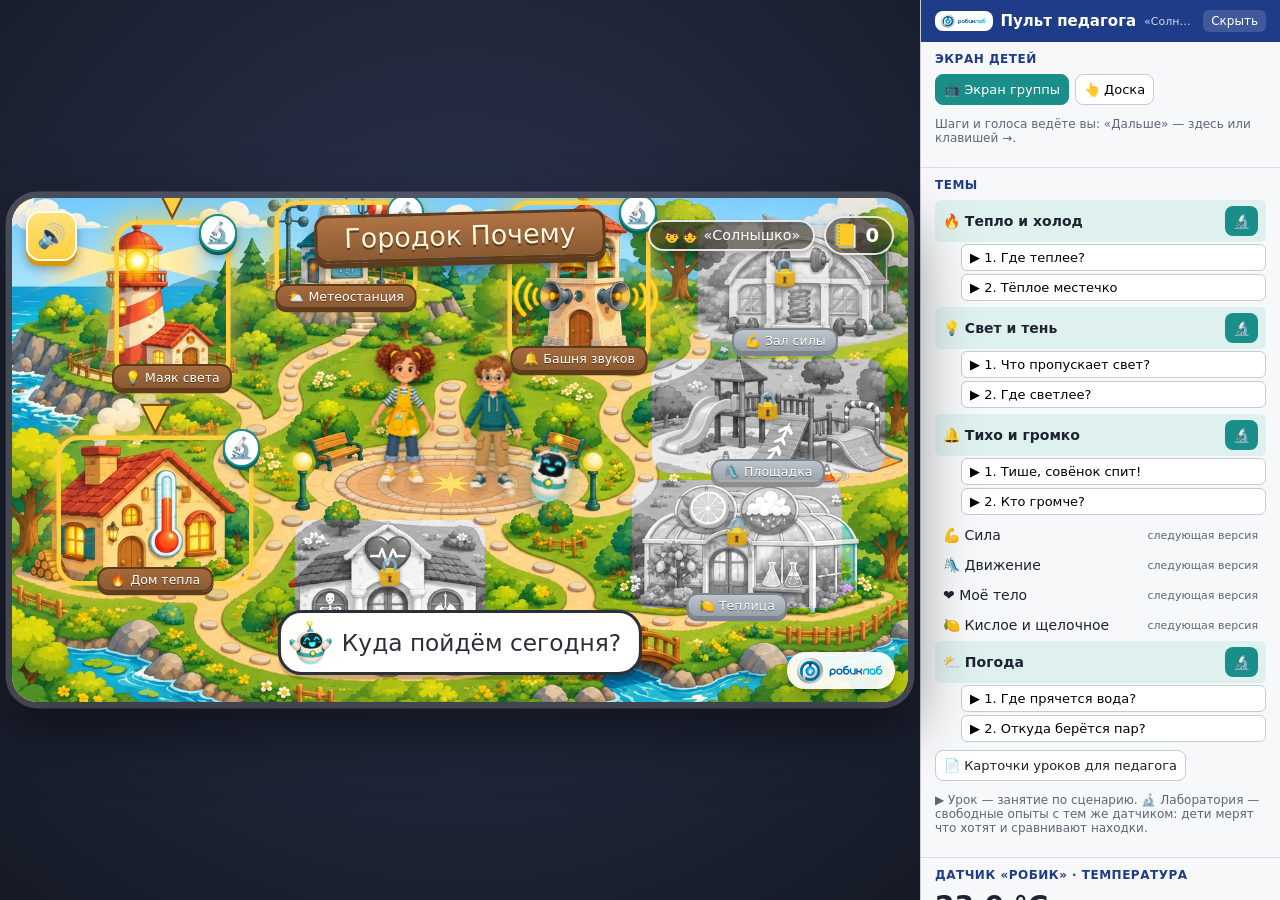
==== commit f0513feb: "v25: пауза при потере прибора, честные выводы, плавная реакция сцены, новые игры вторых уроков, карт" ====
--- a/index.html
+++ b/index.html
@@ -5,7 +5,7 @@
 <meta name="viewport" content="width=device-width, initial-scale=1">
 <title>РобикЛаб.Старт — прототип</title>
 <link rel="icon" type="image/svg+xml" href="img/logo_mark.svg">
-<link rel="stylesheet" href="css/app.css?v=24">
+<link rel="stylesheet" href="css/app.css?v=25">
 </head>
 <body>
 <div class="app" id="app">
@@ -14,22 +14,22 @@
   <button class="showpanel" id="showpanel">Пульт педагога (P)</button>
 </div>
 <!-- Обычные скрипты, без сборки: страница открывается и с диска (file://), и с сервера. -->
-<script src="js/content/lesson-heat-1.js?v=24"></script>
-<script src="js/content/lesson-sound-1.js?v=24"></script>
-<script src="js/content/lesson-light-1.js?v=24"></script>
-<script src="js/content/lesson-weather-1.js?v=24"></script>
-<script src="js/content/lesson-heat-2.js?v=24"></script>
-<script src="js/content/lesson-sound-2.js?v=24"></script>
-<script src="js/content/lesson-light-2.js?v=24"></script>
-<script src="js/content/lesson-weather-2.js?v=24"></script>
-<script src="js/content/voice-pack.js?v=24"></script>
-<script src="js/sensor.js?v=24"></script>
-<script src="js/engine.js?v=24"></script>
-<script src="js/sync.js?v=24"></script>
-<script src="js/fx.js?v=24"></script>
-<script src="js/rig.js?v=24"></script>
-<script src="js/content/rigs.js?v=24"></script>
-<script src="js/world.js?v=24"></script>
-<script src="js/ui.js?v=24"></script>
+<script src="js/content/lesson-heat-1.js?v=25"></script>
+<script src="js/content/lesson-sound-1.js?v=25"></script>
+<script src="js/content/lesson-light-1.js?v=25"></script>
+<script src="js/content/lesson-weather-1.js?v=25"></script>
+<script src="js/content/lesson-heat-2.js?v=25"></script>
+<script src="js/content/lesson-sound-2.js?v=25"></script>
+<script src="js/content/lesson-light-2.js?v=25"></script>
+<script src="js/content/lesson-weather-2.js?v=25"></script>
+<script src="js/content/voice-pack.js?v=25"></script>
+<script src="js/sensor.js?v=25"></script>
+<script src="js/engine.js?v=25"></script>
+<script src="js/sync.js?v=25"></script>
+<script src="js/fx.js?v=25"></script>
+<script src="js/rig.js?v=25"></script>
+<script src="js/content/rigs.js?v=25"></script>
+<script src="js/world.js?v=25"></script>
+<script src="js/ui.js?v=25"></script>
 </body>
 </html>
--- a/css/app.css
+++ b/css/app.css
@@ -532,3 +532,79 @@
 .ph .plogo { height:20px; background:#fff; border-radius:8px; padding:3px 6px; flex:none; }
 .ph b { white-space:nowrap; }
 .ph .grp { font-size:11px; opacity:.8; min-width:0; overflow:hidden; text-overflow:ellipsis; white-space:nowrap; }
+
+/* ---------- v25: потеря прибора и метка имитации ---------- */
+.pause.lost { background:rgba(60,18,12,.5); }
+.pause.lost .pbox b { font-size:5cqw; }
+.simtag { position:absolute; right:1.4cqw; bottom:1.2cqw; z-index:12; pointer-events:none;
+  font-family:var(--game-font); font-size:1.4cqw; color:#5a3212; background:rgba(255,244,220,.88); border:.2cqw solid #c9a46a; border-radius:2cqw; padding:.2cqw 1.2cqw; opacity:.85; }
+.sec.lostbox { background:#fff1ec; border-left:4px solid #e5484d; }
+.sec.lostbox h4 { color:#b3261e; }
+.sec.lostbox p { margin:4px 0 8px; }
+/* мир плавно отвечает показанию (замер и лаборатория) */
+.react { position:absolute; inset:0; pointer-events:none; z-index:1; --p:0; transition:opacity .3s; }
+.react.t { background:
+    radial-gradient(circle at var(--x) var(--y), rgba(255,150,40,calc(max(var(--p),0) * .55)), rgba(255,120,30,calc(max(var(--p),0) * .22)) 22%, transparent 48%),
+    radial-gradient(ellipse at 50% 50%, transparent 45%, rgba(120,190,255,calc(max(calc(var(--p) * -1),0) * .55)) 100%); }
+.react.rh { background:
+    radial-gradient(ellipse 70% 55% at var(--x) var(--y), rgba(235,245,255,calc(var(--p) * .7)), rgba(220,235,250,calc(var(--p) * .35)) 45%, transparent 75%); }
+.react.sound { background: radial-gradient(circle at 77% 47%, rgba(255,90,80,calc(var(--p) * .25)), transparent 40%); }
+.react.light { background: radial-gradient(circle at var(--x) var(--y), rgba(255,240,170,calc(var(--p) * .35)), transparent 45%); }
+.scr.meas .bg { transition:filter .25s linear; }
+
+/* ---------- v25: игры вторых уроков ---------- */
+/* «Грелка для котёнка» */
+.kitten { position:absolute; left:67%; bottom:7%; width:27cqw; transform:translateX(-50%); z-index:3; filter:drop-shadow(0 1cqw 1cqw rgba(0,0,0,.3)); }
+.kitten.emo { font-size:12cqw; text-align:center; }
+.ktimer { position:absolute; left:67%; top:22%; transform:translateX(-50%); z-index:8; display:flex; align-items:baseline; gap:.6cqw; padding:.6cqw 2cqw;
+  font-family:var(--game-font); color:#5a3212; background:linear-gradient(var(--parch), var(--parch-d)); border:.35cqw solid var(--plank-d); border-radius:2cqw; box-shadow:0 .5cqw 0 #6e4220; }
+.ktimer span { font-size:3cqw; } .ktimer b { font-size:5cqw; min-width:6cqw; text-align:right; } .ktimer small { font-size:2cqw; }
+.ktimes { position:absolute; right:2cqw; bottom:3cqw; z-index:8; display:flex; flex-direction:column; gap:.8cqw; }
+.kt { display:grid; grid-template-columns:3.4cqw 12cqw 12cqw 5cqw; align-items:center; gap:.6cqw; padding:.5cqw 1cqw; border-radius:1.4cqw;
+  font-family:var(--game-font); color:#5a3212; background:rgba(255,248,232,.92); box-shadow:0 .4cqw 0 #d6c3a5; font-size:1.7cqw; }
+.kt.now { outline:.3cqw solid #ffb347; }
+.kt .ki { font-size:2.6cqw; } .kt b { font-size:2.2cqw; text-align:right; }
+.kt .kb { height:1.6cqw; border-radius:.8cqw; background:#eadcc4; overflow:hidden; } .kt .kb i { display:block; height:100%; background:linear-gradient(90deg,#ffcf3f,#ff8a3d); border-radius:.8cqw; transition:width .6s; }
+.pbar.cool div { background:linear-gradient(90deg, #ffb347, #9fd0ff, #4a90d9); }
+.pbar.sunny div { background:linear-gradient(90deg, #9fd0ff, #ffe066, #ffb300); }
+.chartbox.kchart { left:2cqw; right:auto; width:26cqw; bottom:8cqw; height:8cqw; }
+
+/* «Повтори ритм Шумозавра» */
+.rhythm { position:absolute; left:3cqw; top:9cqw; z-index:8; padding:1.2cqw 1.8cqw; display:flex; flex-direction:column; gap:.8cqw;
+  background:linear-gradient(var(--parch), var(--parch-d)); border:.35cqw solid var(--plank-d); border-radius:2cqw; box-shadow:0 .6cqw 0 #6e4220, 0 1cqw 1.6cqw rgba(0,0,0,.3); }
+.rhythm .rr { display:flex; align-items:center; gap:1cqw; }
+.rhythm .rl { font-size:3.4cqw; width:4.4cqw; }
+.rhythm i { font-style:normal; font-size:3.6cqw; width:5.4cqw; height:5.4cqw; display:flex; align-items:center; justify-content:center; border-radius:50%;
+  background:#eadcc4; filter:grayscale(1) opacity(.35); transition:all .15s; }
+.rhythm i.on { filter:none; background:#ffe9a8; box-shadow:0 0 0 .3cqw #ffb347; animation:pop .35s; }
+.rhythm i.extra { filter:none; background:#ffd0cc; box-shadow:0 0 0 .3cqw #e5484d; animation:pop .35s; }
+.rhythm .rn { font-family:var(--game-font); font-size:1.6cqw; color:#8a5a32; text-align:center; }
+
+/* «Свет для чтения» */
+.book { position:absolute; left:58%; top:44%; transform:translate(-50%,-50%); z-index:6; text-align:center; transition:filter .3s; filter:brightness(.55); }
+.book .bk { font-size:10cqw; display:block; line-height:1; filter:drop-shadow(0 .6cqw .6cqw rgba(0,0,0,.35)); }
+.book.lit { filter:brightness(1.1) drop-shadow(0 0 2cqw rgba(255,230,140,.9)); }
+.book.glare { filter:brightness(1.8) blur(.15cqw); }
+.book .bpages { display:flex; gap:.6cqw; justify-content:center; margin-top:.8cqw; }
+.book .bpages i { width:2.2cqw; height:2.8cqw; border-radius:.3cqw; background:rgba(255,255,255,.35); border:.2cqw solid rgba(90,50,18,.6); }
+.book .bpages i.on { background:#fff8e0; animation:pop .4s; }
+.lmeter { position:absolute; left:50%; bottom:3cqw; transform:translateX(-50%); width:46cqw; height:4.4cqw; z-index:8; display:flex; border-radius:2.2cqw; overflow:visible;
+  border:.35cqw solid var(--plank-d); box-shadow:0 .5cqw 0 #3a1f0a; }
+.lmeter .lz { display:flex; align-items:center; justify-content:center; font-size:2.2cqw; }
+.lmeter .lz.dark { background:#36405a; border-radius:2cqw 0 0 2cqw; } .lmeter .lz.ok { background:#5cc44a; } .lmeter .lz.bright { background:#fff1a8; border-radius:0 2cqw 2cqw 0; }
+.lmeter .lneedle { position:absolute; top:-1.2cqw; bottom:-1.2cqw; width:.7cqw; margin-left:-.35cqw; background:#e5484d; border-radius:.4cqw; box-shadow:0 0 0 .2cqw #fff; transition:left .15s; }
+.lmeter .lhold { position:absolute; left:0; right:0; bottom:-2cqw; height:.9cqw; border-radius:.5cqw; background:rgba(0,0,0,.25); overflow:hidden; }
+.lmeter .lhold i { display:block; height:100%; width:0; background:#fff8e0; transition:width .15s; }
+
+/* «Радуга после дождя» */
+.rainbow { position:absolute; left:50%; top:62%; width:64cqw; height:32cqw; transform:translate(-50%,-100%); z-index:2; pointer-events:none; }
+.rainbow .rb { position:absolute; inset:0; border-radius:32cqw 32cqw 0 0; opacity:0; transition:opacity 1.2s;
+  -webkit-mask:radial-gradient(circle at 50% 100%, transparent 0 var(--r0), #000 var(--r0) var(--r1), transparent var(--r1)); mask:radial-gradient(circle at 50% 100%, transparent 0 var(--r0), #000 var(--r0) var(--r1), transparent var(--r1)); }
+.rainbow .rb.on { opacity:.85; }
+.rainbow .rb0 { --r0:27cqw; --r1:32cqw; background:linear-gradient(#ff5a5a, #ff9a3d); }
+.rainbow .rb1 { --r0:22cqw; --r1:27cqw; background:linear-gradient(#ffe14d, #6ad16a); }
+.rainbow .rb2 { --r0:17cqw; --r1:22cqw; background:linear-gradient(#4fb6ff, #8a6cff); }
+.sun { position:absolute; right:8%; top:8%; font-size:9cqw; z-index:3; opacity:.15; transform:scale(var(--s,1)); transition:opacity .8s, transform .3s; filter:drop-shadow(0 0 2cqw rgba(255,220,80,.8)); }
+.sun.on { opacity:1; }
+a.btn { color:inherit; text-decoration:none; display:inline-block; }
+.power.kpow { left:42%; } .power.kpow .pbar { width:26cqw; }
